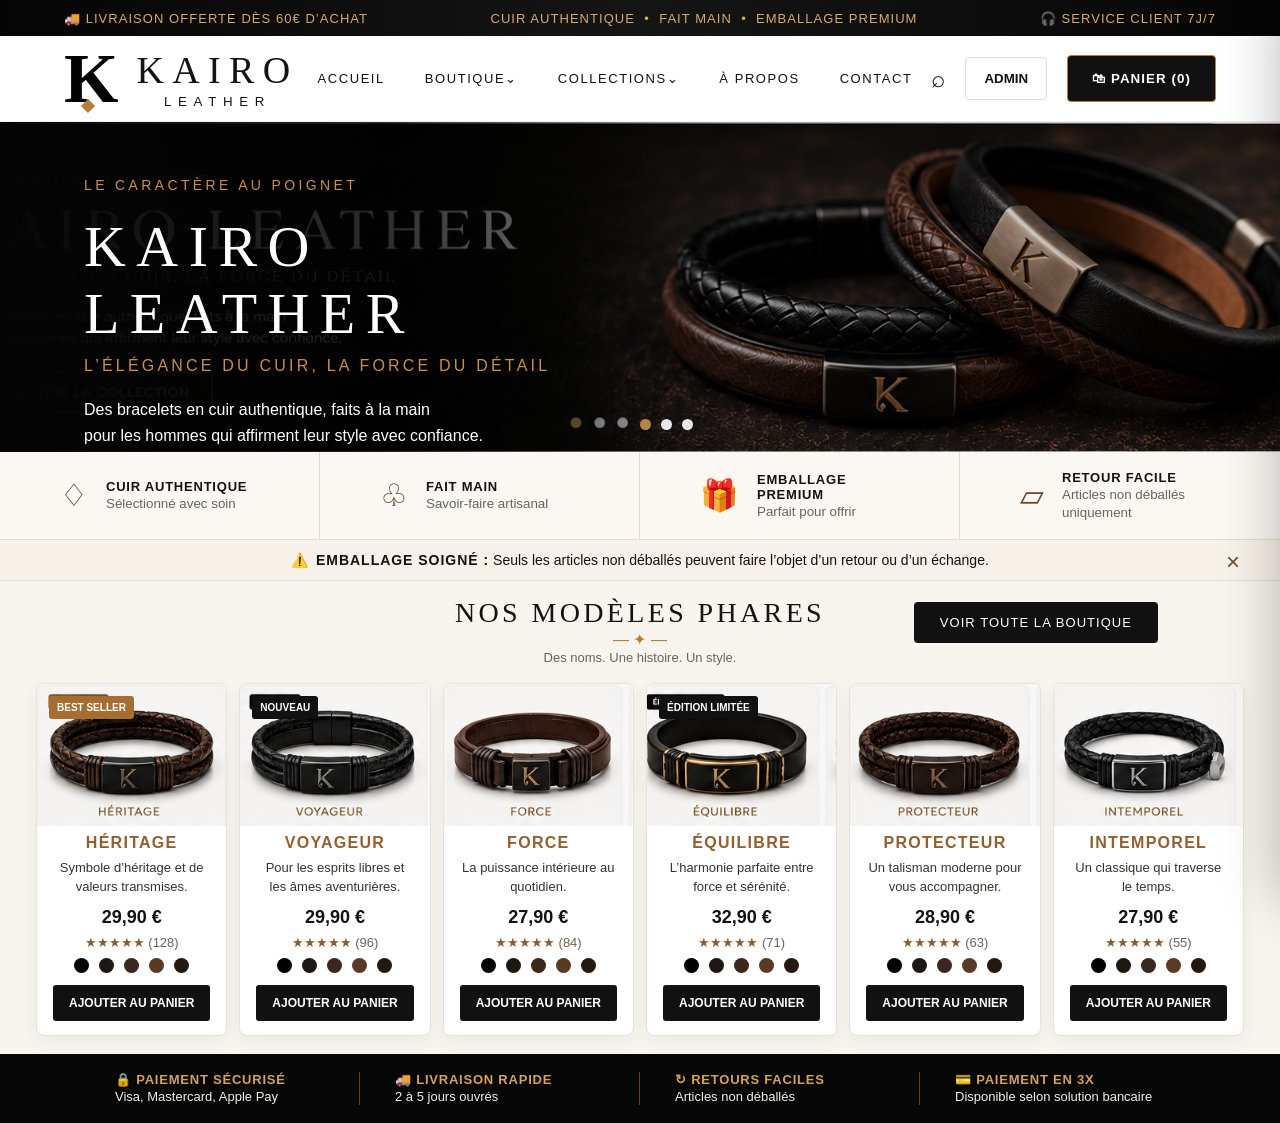
==== index.html @ 1835fc9a "Add files via upload" ====
<!DOCTYPE html>
<html lang="fr">
<head>
<meta charset="UTF-8">
<meta name="viewport" content="width=device-width, initial-scale=1.0">
<title>KAIRO LEATHER — Bracelets en cuir premium</title>
<style>
:root{--black:#0b0b0b;--cream:#f8f4ee;--gold:#b57d3c;--brown:#432716;--line:#e6dacb;--muted:#6f6257;--text:#131313;--white:#fff}*{box-sizing:border-box}body{margin:0;font-family:Montserrat,Arial,sans-serif;background:var(--cream);color:var(--text)}.serif{font-family:Georgia,'Times New Roman',serif;letter-spacing:.18em}.top{height:36px;background:linear-gradient(90deg,#050505,#151515,#050505);color:#d8aa6b;display:flex;align-items:center;justify-content:space-between;padding:0 64px;font-size:13px;text-transform:uppercase;letter-spacing:.08em}.top span{white-space:nowrap}.nav{height:86px;background:#fff;display:flex;align-items:center;justify-content:space-between;padding:0 64px;border-bottom:1px solid #eee;position:sticky;top:0;z-index:50}.logo{display:flex;align-items:center;gap:18px}.mark{font-family:Georgia,serif;font-size:70px;line-height:.7;color:#030303;font-weight:700;position:relative}.mark:after{content:'';position:absolute;left:19px;bottom:-8px;width:10px;height:10px;background:var(--gold);transform:rotate(45deg)}.brand b{display:block;font-family:Georgia,serif;font-size:38px;letter-spacing:.22em;font-weight:400}.brand small{display:block;text-align:center;letter-spacing:.5em;margin-top:2px}.menu{display:flex;gap:40px;font-size:13px;letter-spacing:.12em;text-transform:uppercase}.menu a{text-decoration:none;color:#111}.icons{display:flex;align-items:center;gap:20px}.icon{font-size:24px}.cartBtn{background:#111;color:#fff;border:1px solid var(--gold);padding:15px 24px;border-radius:4px;text-transform:uppercase;font-weight:700;letter-spacing:.08em;cursor:pointer}.adminBtn{background:#fff;color:#111;border:1px solid #ddd;padding:13px 18px;border-radius:4px;text-transform:uppercase;font-weight:700;cursor:pointer}.hero{height:330px;position:relative;overflow:hidden;background:#090909}.slide{position:absolute;inset:0;background-size:cover;background-position:center;opacity:0;transition:opacity 1.1s ease}.slide.active{opacity:1}.hero:after{content:'';position:absolute;inset:0;background:linear-gradient(90deg,#050505 0%,rgba(0,0,0,.82) 30%,rgba(0,0,0,.35) 55%,rgba(0,0,0,.1) 100%)}.heroText{position:relative;z-index:2;color:white;padding:55px 0 0 84px;max-width:650px}.eyebrow{color:#c7904e;text-transform:uppercase;letter-spacing:.24em;font-size:14px;margin-bottom:20px}.hero h1{font-family:Georgia,serif;font-size:58px;letter-spacing:.18em;font-weight:400;margin:0 0 10px}.subtitle{color:#c7904e;text-transform:uppercase;letter-spacing:.2em;margin-bottom:22px}.hero p{line-height:1.65;font-size:16px}.outline{display:inline-block;margin-top:18px;border:1px solid #c7904e;color:#d8aa6b;padding:14px 28px;text-decoration:none;text-transform:uppercase;font-weight:700;letter-spacing:.08em}.dots{position:absolute;z-index:3;bottom:22px;left:50%;display:flex;gap:10px}.dot{width:11px;height:11px;border-radius:50%;background:#fff;opacity:.9}.dot.active{background:#c7904e}.trust{background:#fbf8f4;display:grid;grid-template-columns:repeat(4,1fr);border-bottom:1px solid var(--line)}.trustItem{display:flex;gap:18px;align-items:center;padding:18px 60px;border-right:1px solid var(--line)}.trustItem:last-child{border-right:0}.trustIcon{font-size:31px;color:#694527}.trust b{display:block;text-transform:uppercase;font-size:13px;letter-spacing:.06em}.trust small{color:#6b625b}.notice{position:relative;text-align:center;background:#f7f1e9;border-bottom:1px solid var(--line);padding:12px 50px;font-size:14px}.notice b{letter-spacing:.07em}.notice .x{position:absolute;right:40px;top:8px;font-size:24px;color:#714d31;cursor:pointer}.section{padding:16px 36px 8px}.head{text-align:center;margin:0 auto 8px}.head h2{font-family:Georgia,serif;font-weight:400;letter-spacing:.12em;font-size:28px;margin:0}.goldLine{color:#b57d3c;font-size:16px;margin:1px 0}.head p{font-size:13px;margin:0;color:#6e625a}.shopTop{display:flex;align-items:center;justify-content:center;position:relative}.allBtn{position:absolute;right:86px;top:5px;background:#111;color:#fff;text-decoration:none;padding:13px 26px;border-radius:4px;text-transform:uppercase;font-size:13px;letter-spacing:.08em}.grid{display:grid;grid-template-columns:repeat(6,1fr);gap:12px;margin-top:10px}.card{background:#fff;border:1px solid #e9e2da;border-radius:8px;box-shadow:0 5px 18px rgba(0,0,0,.05);overflow:hidden;text-align:center;position:relative}.badge{position:absolute;left:12px;top:12px;background:#a66d30;color:#fff;padding:6px 8px;border-radius:3px;font-size:10px;font-weight:800;text-transform:uppercase;z-index:2}.badge.dark{background:#111}.prodImg{height:142px;background:#fff;display:flex;align-items:center;justify-content:center;overflow:hidden}.prodImg img{width:100%;height:100%;object-fit:cover;object-position:top center}.card h3{font-size:16px;text-transform:uppercase;color:#935f30;letter-spacing:.08em;margin:8px 10px 7px}.card p{font-size:13px;line-height:1.45;margin:0 18px 10px;color:#3a312b;min-height:38px}.price{font-weight:700;font-size:18px;margin-bottom:7px}.stars{color:#8b5b30;font-size:13px;margin-bottom:8px}.colors{display:flex;justify-content:center;gap:10px;margin:0 0 12px}.colors i{width:15px;height:15px;border-radius:50%;background:#000;display:block}.colors i:nth-child(2){background:#1d1713}.colors i:nth-child(3){background:#3b281d}.colors i:nth-child(4){background:#5b3a23}.colors i:nth-child(5){background:#26170f}.buy{border:0;background:#111;color:white;padding:11px 16px;margin-bottom:14px;border-radius:3px;text-transform:uppercase;font-weight:700;font-size:12px;cursor:pointer}.bottom{background:#070707;color:#fff;display:grid;grid-template-columns:repeat(4,1fr);padding:18px 80px;margin-top:10px}.bottom div{border-right:1px solid #5d3f24;padding:0 35px;color:#f5eee4}.bottom div:last-child{border-right:0}.bottom b{display:block;color:#d4a25e;text-transform:uppercase;font-size:13px;letter-spacing:.06em}.bottom small{font-size:13px}.cartPanel{position:fixed;top:0;right:-440px;width:420px;max-width:94vw;height:100vh;background:#fff;z-index:200;box-shadow:-20px 0 55px rgba(0,0,0,.28);transition:.25s;display:flex;flex-direction:column}.cartPanel.open{right:0}.cartHead{padding:22px;border-bottom:1px solid #eee;display:flex;align-items:center;justify-content:space-between}.cartHead h2{font-family:Georgia,serif;letter-spacing:.12em}.close{background:#f3eee8;border:0;padding:9px 13px;cursor:pointer}.cartItems{flex:1;overflow:auto;padding:0 22px}.cartItem{display:grid;grid-template-columns:1fr auto;gap:10px;padding:16px 0;border-bottom:1px solid #eee}.small{border:1px solid #ddd;background:#fff;padding:7px 10px;cursor:pointer}.total{font-size:22px;font-weight:800;padding:16px 22px}.payBtns{padding:0 22px 22px;display:grid;gap:10px}.pay{display:block;text-align:center;text-decoration:none;background:#111;color:#fff;padding:14px;border-radius:4px;font-weight:800}.pay.cardpay{background:#b57d3c}.adminModal,.payModal{position:fixed;inset:0;background:rgba(0,0,0,.65);z-index:300;display:none;align-items:center;justify-content:center;padding:20px}.adminModal.open,.payModal.open{display:flex}.adminBox,.payBox{background:#fff;border-radius:8px;max-width:980px;width:100%;max-height:90vh;overflow:auto;padding:24px}.adminBox h2,.payBox h2{font-family:Georgia,serif;letter-spacing:.12em}.adminGrid{display:grid;grid-template-columns:repeat(2,1fr);gap:14px}.field label{display:block;font-size:12px;text-transform:uppercase;font-weight:800;color:#7c5a37;margin:0 0 5px}.field input,.field textarea,.field select{width:100%;border:1px solid #ddd;padding:12px;border-radius:4px;font-family:inherit}.field textarea{height:70px}.adminProduct{border:1px solid #eee;padding:12px;margin:10px 0;border-radius:6px;background:#fafafa}.adminActions{display:flex;gap:10px;justify-content:flex-end;margin-top:16px}.black{background:#111;color:#fff;border:0;padding:12px 18px;cursor:pointer}.gold{background:#b57d3c;color:white;border:0;padding:12px 18px;cursor:pointer}.adminBar{display:none;background:#111;color:#d8aa6b;text-align:center;padding:8px}.adminMode .adminBar{display:block}@media(max-width:980px){.top{padding:0 15px;font-size:10px}.top span:nth-child(2){display:none}.nav{padding:0 18px}.brand b{font-size:25px}.mark{font-size:50px}.menu{display:none}.hero{height:420px}.heroText{padding:45px 24px}.hero h1{font-size:38px}.trust{grid-template-columns:1fr 1fr}.trustItem{padding:18px}.grid{grid-template-columns:repeat(2,1fr)}.bottom{grid-template-columns:1fr;padding:20px}.bottom div{border-right:0;border-bottom:1px solid #5d3f24;padding:15px}.allBtn{display:none}}@media(max-width:560px){.grid{grid-template-columns:1fr}.icons .icon{display:none}.cartBtn{padding:12px}.trust{grid-template-columns:1fr}.hero h1{font-size:32px;letter-spacing:.12em}.prodImg{height:220px}.adminGrid{grid-template-columns:1fr}}
</style>
</head>
<body>
<div class="adminBar" id="adminBar">Mode admin activé — tu peux modifier les produits, prix, stocks, images et textes.</div>
<div class="top"><span>🚚 Livraison offerte dès 60€ d’achat</span><span>Cuir authentique &nbsp;•&nbsp; Fait main &nbsp;•&nbsp; Emballage premium</span><span>🎧 Service client 7j/7</span></div>
<header class="nav"><div class="logo"><div class="mark">K</div><div class="brand"><b>KAIRO</b><small>LEATHER</small></div></div><nav class="menu"><a href="#">Accueil</a><a href="#shop">Boutique⌄</a><a href="#">Collections⌄</a><a href="#">À propos</a><a href="#">Contact</a></nav><div class="icons"><span class="icon">⌕</span><button class="adminBtn" onclick="openAdmin()">Admin</button><button class="cartBtn" onclick="toggleCart()">🛍 Panier (<span id="cartCount">0</span>)</button></div></header>
<section class="hero"><div class="slide active" style="background-image:url('hero1.jpg')"></div><div class="slide" style="background-image:url('hero2.jpg')"></div><div class="slide" style="background-image:url('hero3.jpg')"></div><div class="heroText"><div class="eyebrow">Le caractère au poignet</div><h1>KAIRO LEATHER</h1><div class="subtitle">L’élégance du cuir, la force du détail</div><p>Des bracelets en cuir authentique, faits à la main<br>pour les hommes qui affirment leur style avec confiance.</p><a href="#shop" class="outline">Découvrir la collection</a></div><div class="dots"><span class="dot active"></span><span class="dot"></span><span class="dot"></span></div></section>
<section class="trust"><div class="trustItem"><div class="trustIcon">♢</div><div><b>Cuir authentique</b><small>Sélectionné avec soin</small></div></div><div class="trustItem"><div class="trustIcon">♧</div><div><b>Fait main</b><small>Savoir-faire artisanal</small></div></div><div class="trustItem"><div class="trustIcon">🎁</div><div><b>Emballage premium</b><small>Parfait pour offrir</small></div></div><div class="trustItem"><div class="trustIcon">▱</div><div><b>Retour facile</b><small>Articles non déballés uniquement</small></div></div></section>
<div class="notice" id="notice">⚠️ &nbsp;<b>EMBALLAGE SOIGNÉ :</b> Seuls les articles non déballés peuvent faire l’objet d’un retour ou d’un échange. <span class="x" onclick="notice.style.display='none'">×</span></div>
<section class="section" id="shop"><div class="shopTop"><div class="head"><h2>NOS MODÈLES PHARES</h2><div class="goldLine">— ✦ —</div><p>Des noms. Une histoire. Un style.</p></div><a class="allBtn" href="#shop">Voir toute la boutique</a></div><div class="grid" id="productGrid"></div></section>
<section class="bottom"><div><b>🔒 Paiement sécurisé</b><small>Visa, Mastercard, Apple Pay</small></div><div><b>🚚 Livraison rapide</b><small>2 à 5 jours ouvrés</small></div><div><b>↻ Retours faciles</b><small>Articles non déballés</small></div><div><b>💳 Paiement en 3x</b><small>Disponible selon solution bancaire</small></div></section>
<aside class="cartPanel" id="cartPanel"><div class="cartHead"><h2>Panier</h2><button class="close" onclick="toggleCart()">Fermer</button></div><div class="cartItems" id="cartItems"></div><div class="total">Total : <span id="cartTotal">0,00 €</span></div><div class="payBtns"><button class="pay cardpay" onclick="openPay()">Payer par carte bancaire</button><a class="pay" id="whatsapp" target="_blank">Commander sur WhatsApp</a></div></aside>
<div class="payModal" id="payModal"><div class="payBox"><h2>Paiement carte bancaire</h2><p>Cette maquette est prête pour Stripe. Pour encaisser réellement, il faudra connecter tes clés Stripe au moment du déploiement.</p><div class="adminGrid"><div class="field"><label>Numéro de carte</label><input placeholder="4242 4242 4242 4242"></div><div class="field"><label>Date</label><input placeholder="MM/AA"></div><div class="field"><label>CVC</label><input placeholder="123"></div><div class="field"><label>Nom</label><input placeholder="Nom du client"></div></div><div class="adminActions"><button class="black" onclick="closePay()">Fermer</button><button class="gold">Simuler le paiement</button></div></div></div>
<div class="adminModal" id="adminModal"><div class="adminBox"><h2>Espace Admin KAIRO</h2><div id="loginBox"><p>Mot de passe admin</p><div class="field"><input type="password" id="adminPass" placeholder="Mot de passe"></div><button class="gold" onclick="loginAdmin()">Connexion</button><p id="adminError" style="color:#b00020;font-weight:700"></p></div><div id="adminContent" style="display:none"><div class="adminGrid"><div class="field"><label>Nom boutique</label><input id="editBrand"></div><div class="field"><label>Slogan hero</label><input id="editSubtitle"></div><div class="field"><label>Message retour</label><input id="editNotice"></div><div class="field"><label>Couleur dorée</label><input id="editGold" type="color"></div></div><h3>Produits</h3><div id="adminProducts"></div><button class="gold" onclick="addProduct()">Ajouter un produit</button><div class="adminActions"><button class="black" onclick="logoutAdmin()">Déconnexion</button><button class="gold" onclick="saveAdmin()">Enregistrer</button></div></div></div></div>
<script>
const ADMIN_PASSWORD='admin123';
let settings=JSON.parse(localStorage.getItem('kairo_settings')||'{}');
let products=JSON.parse(localStorage.getItem('kairo_products')||'null')||[
{id:1,badge:'BEST SELLER',img:'heritage.jpg',name:'HÉRITAGE',desc:'Symbole d’héritage et de valeurs transmises.',price:29.90,stock:20,avis:128},
{id:2,badge:'NOUVEAU',img:'voyageur.jpg',name:'VOYAGEUR',desc:'Pour les esprits libres et les âmes aventurières.',price:29.90,stock:18,avis:96},
{id:3,badge:'',img:'force.jpg',name:'FORCE',desc:'La puissance intérieure au quotidien.',price:27.90,stock:25,avis:84},
{id:4,badge:'ÉDITION LIMITÉE',img:'equilibre.jpg',name:'ÉQUILIBRE',desc:'L’harmonie parfaite entre force et sérénité.',price:32.90,stock:12,avis:71},
{id:5,badge:'',img:'protecteur.jpg',name:'PROTECTEUR',desc:'Un talisman moderne pour vous accompagner.',price:28.90,stock:16,avis:63},
{id:6,badge:'',img:'intemporel.jpg',name:'INTEMPOREL',desc:'Un classique qui traverse le temps.',price:27.90,stock:30,avis:55}
];
let cart=[];let isAdmin=localStorage.getItem('kairo_admin')==='1';
function money(n){return Number(n).toLocaleString('fr-FR',{style:'currency',currency:'EUR'});}function renderProducts(){productGrid.innerHTML=products.map((p,i)=>`<article class="card"><span class="badge ${i==1||i==3?'dark':''}" style="display:${p.badge?'block':'none'}">${p.badge}</span><div class="prodImg"><img src="${p.img}" onerror="this.src='heritage.jpg'"></div><h3>${p.name}</h3><p>${p.desc}</p><div class="price">${money(p.price)}</div><div class="stars">★★★★★ <span style="color:#6f6257">(${p.avis})</span></div><div class="colors"><i></i><i></i><i></i><i></i><i></i></div><button class="buy" onclick="addToCart(${p.id})">Ajouter au panier</button></article>`).join('')}
function addToCart(id){let p=products.find(x=>x.id===id);let it=cart.find(x=>x.id===id);if(it)it.qty++;else cart.push({...p,qty:1});renderCart();cartPanel.classList.add('open')}function renderCart(){cartCount.textContent=cart.reduce((s,i)=>s+i.qty,0);let total=cart.reduce((s,i)=>s+i.qty*i.price,0);cartTotal.textContent=money(total);cartItems.innerHTML=cart.length?cart.map(i=>`<div class="cartItem"><div><b>${i.name}</b><br>${money(i.price)} x ${i.qty}</div><div><button class="small" onclick="qty(${i.id},-1)">−</button> <button class="small" onclick="qty(${i.id},1)">+</button> <button class="small" onclick="removeItem(${i.id})">Retirer</button></div></div>`).join(''):'<p style="text-align:center;color:#777;margin-top:40px">Votre panier est vide.</p>';whatsapp.href='https://wa.me/33749461484?text='+encodeURIComponent('Bonjour, je souhaite commander chez KAIRO LEATHER :\n'+cart.map(i=>`- ${i.name} x${i.qty} = ${money(i.price*i.qty)}`).join('\n')+'\nTotal : '+money(total))}function qty(id,d){let it=cart.find(x=>x.id===id);if(!it)return;it.qty+=d;if(it.qty<=0)removeItem(id);renderCart()}function removeItem(id){cart=cart.filter(x=>x.id!==id);renderCart()}function toggleCart(){cartPanel.classList.toggle('open')}function openPay(){payModal.classList.add('open')}function closePay(){payModal.classList.remove('open')}
let s=0;setInterval(()=>{let slides=document.querySelectorAll('.slide'),dots=document.querySelectorAll('.dot');slides[s].classList.remove('active');dots[s].classList.remove('active');s=(s+1)%slides.length;slides[s].classList.add('active');dots[s].classList.add('active')},4200);
function applySettings(){if(settings.gold)document.documentElement.style.setProperty('--gold',settings.gold);if(settings.notice)notice.innerHTML='⚠️ &nbsp;<b>EMBALLAGE SOIGNÉ :</b> '+settings.notice+' <span class="x" onclick="notice.style.display=\'none\'">×</span>';if(settings.subtitle)document.querySelector('.subtitle').textContent=settings.subtitle;document.body.classList.toggle('adminMode',isAdmin)}function openAdmin(){adminModal.classList.add('open'); if(isAdmin)showAdmin()}function loginAdmin(){if(adminPass.value===ADMIN_PASSWORD){isAdmin=true;localStorage.setItem('kairo_admin','1');showAdmin();applySettings()}else adminError.textContent='Mot de passe incorrect'}function showAdmin(){loginBox.style.display='none';adminContent.style.display='block';editBrand.value='KAIRO LEATHER';editSubtitle.value=settings.subtitle||'L’élégance du cuir, la force du détail';editNotice.value=settings.notice||'Seuls les articles non déballés peuvent faire l’objet d’un retour ou d’un échange.';editGold.value=settings.gold||'#b57d3c';renderAdminProducts()}function renderAdminProducts(){adminProducts.innerHTML=products.map((p,i)=>`<div class="adminProduct"><div class="adminGrid"><div class="field"><label>Nom</label><input value="${p.name}" onchange="products[${i}].name=this.value"></div><div class="field"><label>Prix</label><input type="number" step="0.10" value="${p.price}" onchange="products[${i}].price=parseFloat(this.value)||0"></div><div class="field"><label>Badge</label><input value="${p.badge}" onchange="products[${i}].badge=this.value"></div><div class="field"><label>Stock</label><input type="number" value="${p.stock}" onchange="products[${i}].stock=parseInt(this.value)||0"></div><div class="field"><label>Image</label><input value="${p.img}" onchange="products[${i}].img=this.value"></div><div class="field"><label>Avis</label><input type="number" value="${p.avis}" onchange="products[${i}].avis=parseInt(this.value)||0"></div><div class="field" style="grid-column:1/-1"><label>Description</label><textarea onchange="products[${i}].desc=this.value">${p.desc}</textarea></div></div><button class="black" onclick="products.splice(${i},1);renderAdminProducts()">Supprimer</button></div>`).join('')}function addProduct(){products.push({id:Date.now(),badge:'NOUVEAU',img:'heritage.jpg',name:'NOUVEAU MODÈLE',desc:'Description du bracelet.',price:29.90,stock:10,avis:0});renderAdminProducts()}function saveAdmin(){settings.subtitle=editSubtitle.value;settings.notice=editNotice.value;settings.gold=editGold.value;localStorage.setItem('kairo_settings',JSON.stringify(settings));localStorage.setItem('kairo_products',JSON.stringify(products));applySettings();renderProducts();alert('Modifications enregistrées.')}function logoutAdmin(){isAdmin=false;localStorage.removeItem('kairo_admin');adminModal.classList.remove('open');location.reload()}adminModal.addEventListener('click',e=>{if(e.target===adminModal)adminModal.classList.remove('open')});payModal.addEventListener('click',e=>{if(e.target===payModal)closePay()});renderProducts();renderCart();applySettings();
</script>
</body>
</html>
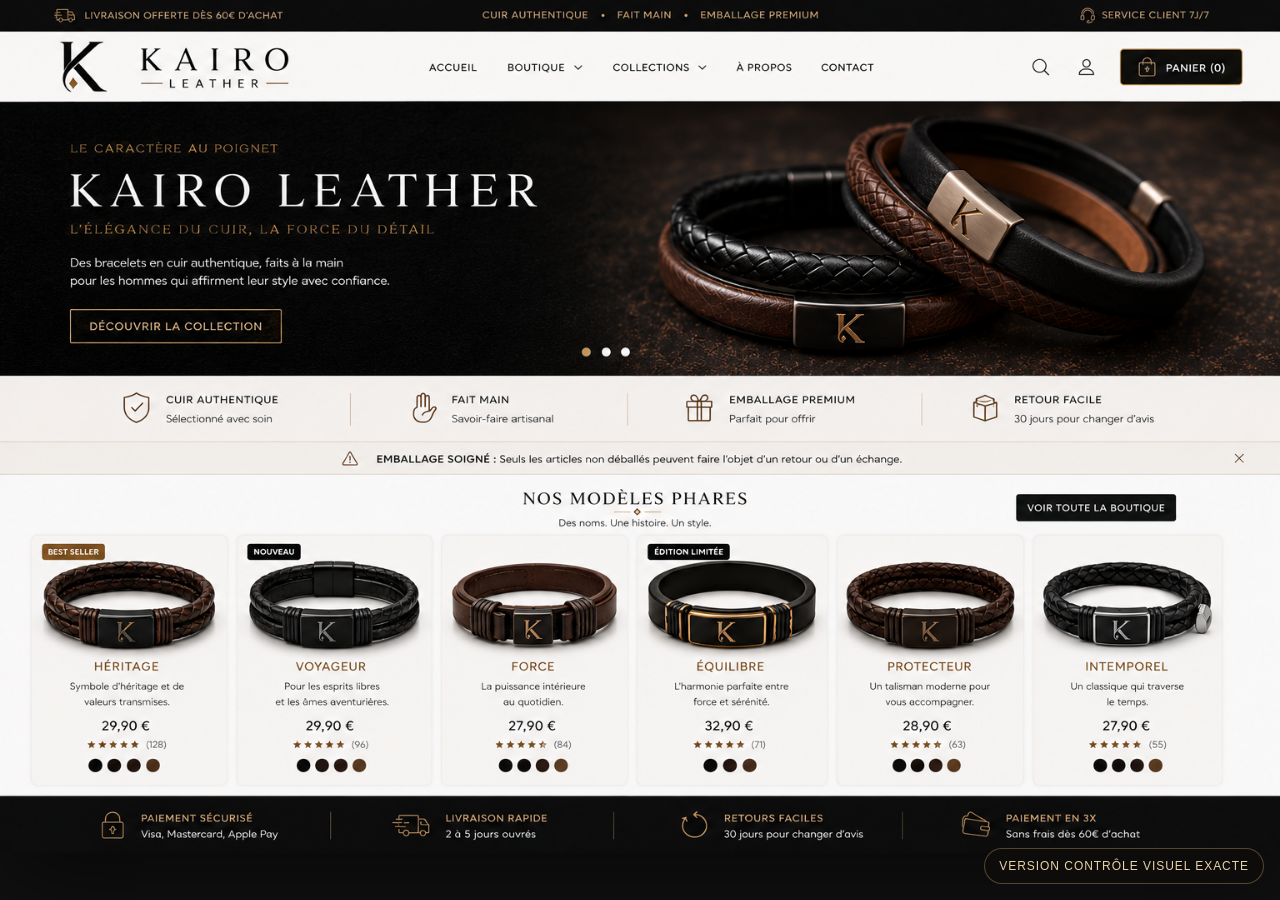
==== commit 6eb7e8f4: "Add files via upload" ====
--- a/index.html
+++ b/index.html
@@ -1,41 +1,20 @@
-<!DOCTYPE html>
+<!doctype html>
 <html lang="fr">
 <head>
-<meta charset="UTF-8">
-<meta name="viewport" content="width=device-width, initial-scale=1.0">
-<title>KAIRO LEATHER — Bracelets en cuir premium</title>
-<style>
-:root{--black:#0b0b0b;--cream:#f8f4ee;--gold:#b57d3c;--brown:#432716;--line:#e6dacb;--muted:#6f6257;--text:#131313;--white:#fff}*{box-sizing:border-box}body{margin:0;font-family:Montserrat,Arial,sans-serif;background:var(--cream);color:var(--text)}.serif{font-family:Georgia,'Times New Roman',serif;letter-spacing:.18em}.top{height:36px;background:linear-gradient(90deg,#050505,#151515,#050505);color:#d8aa6b;display:flex;align-items:center;justify-content:space-between;padding:0 64px;font-size:13px;text-transform:uppercase;letter-spacing:.08em}.top span{white-space:nowrap}.nav{height:86px;background:#fff;display:flex;align-items:center;justify-content:space-between;padding:0 64px;border-bottom:1px solid #eee;position:sticky;top:0;z-index:50}.logo{display:flex;align-items:center;gap:18px}.mark{font-family:Georgia,serif;font-size:70px;line-height:.7;color:#030303;font-weight:700;position:relative}.mark:after{content:'';position:absolute;left:19px;bottom:-8px;width:10px;height:10px;background:var(--gold);transform:rotate(45deg)}.brand b{display:block;font-family:Georgia,serif;font-size:38px;letter-spacing:.22em;font-weight:400}.brand small{display:block;text-align:center;letter-spacing:.5em;margin-top:2px}.menu{display:flex;gap:40px;font-size:13px;letter-spacing:.12em;text-transform:uppercase}.menu a{text-decoration:none;color:#111}.icons{display:flex;align-items:center;gap:20px}.icon{font-size:24px}.cartBtn{background:#111;color:#fff;border:1px solid var(--gold);padding:15px 24px;border-radius:4px;text-transform:uppercase;font-weight:700;letter-spacing:.08em;cursor:pointer}.adminBtn{background:#fff;color:#111;border:1px solid #ddd;padding:13px 18px;border-radius:4px;text-transform:uppercase;font-weight:700;cursor:pointer}.hero{height:330px;position:relative;overflow:hidden;background:#090909}.slide{position:absolute;inset:0;background-size:cover;background-position:center;opacity:0;transition:opacity 1.1s ease}.slide.active{opacity:1}.hero:after{content:'';position:absolute;inset:0;background:linear-gradient(90deg,#050505 0%,rgba(0,0,0,.82) 30%,rgba(0,0,0,.35) 55%,rgba(0,0,0,.1) 100%)}.heroText{position:relative;z-index:2;color:white;padding:55px 0 0 84px;max-width:650px}.eyebrow{color:#c7904e;text-transform:uppercase;letter-spacing:.24em;font-size:14px;margin-bottom:20px}.hero h1{font-family:Georgia,serif;font-size:58px;letter-spacing:.18em;font-weight:400;margin:0 0 10px}.subtitle{color:#c7904e;text-transform:uppercase;letter-spacing:.2em;margin-bottom:22px}.hero p{line-height:1.65;font-size:16px}.outline{display:inline-block;margin-top:18px;border:1px solid #c7904e;color:#d8aa6b;padding:14px 28px;text-decoration:none;text-transform:uppercase;font-weight:700;letter-spacing:.08em}.dots{position:absolute;z-index:3;bottom:22px;left:50%;display:flex;gap:10px}.dot{width:11px;height:11px;border-radius:50%;background:#fff;opacity:.9}.dot.active{background:#c7904e}.trust{background:#fbf8f4;display:grid;grid-template-columns:repeat(4,1fr);border-bottom:1px solid var(--line)}.trustItem{display:flex;gap:18px;align-items:center;padding:18px 60px;border-right:1px solid var(--line)}.trustItem:last-child{border-right:0}.trustIcon{font-size:31px;color:#694527}.trust b{display:block;text-transform:uppercase;font-size:13px;letter-spacing:.06em}.trust small{color:#6b625b}.notice{position:relative;text-align:center;background:#f7f1e9;border-bottom:1px solid var(--line);padding:12px 50px;font-size:14px}.notice b{letter-spacing:.07em}.notice .x{position:absolute;right:40px;top:8px;font-size:24px;color:#714d31;cursor:pointer}.section{padding:16px 36px 8px}.head{text-align:center;margin:0 auto 8px}.head h2{font-family:Georgia,serif;font-weight:400;letter-spacing:.12em;font-size:28px;margin:0}.goldLine{color:#b57d3c;font-size:16px;margin:1px 0}.head p{font-size:13px;margin:0;color:#6e625a}.shopTop{display:flex;align-items:center;justify-content:center;position:relative}.allBtn{position:absolute;right:86px;top:5px;background:#111;color:#fff;text-decoration:none;padding:13px 26px;border-radius:4px;text-transform:uppercase;font-size:13px;letter-spacing:.08em}.grid{display:grid;grid-template-columns:repeat(6,1fr);gap:12px;margin-top:10px}.card{background:#fff;border:1px solid #e9e2da;border-radius:8px;box-shadow:0 5px 18px rgba(0,0,0,.05);overflow:hidden;text-align:center;position:relative}.badge{position:absolute;left:12px;top:12px;background:#a66d30;color:#fff;padding:6px 8px;border-radius:3px;font-size:10px;font-weight:800;text-transform:uppercase;z-index:2}.badge.dark{background:#111}.prodImg{height:142px;background:#fff;display:flex;align-items:center;justify-content:center;overflow:hidden}.prodImg img{width:100%;height:100%;object-fit:cover;object-position:top center}.card h3{font-size:16px;text-transform:uppercase;color:#935f30;letter-spacing:.08em;margin:8px 10px 7px}.card p{font-size:13px;line-height:1.45;margin:0 18px 10px;color:#3a312b;min-height:38px}.price{font-weight:700;font-size:18px;margin-bottom:7px}.stars{color:#8b5b30;font-size:13px;margin-bottom:8px}.colors{display:flex;justify-content:center;gap:10px;margin:0 0 12px}.colors i{width:15px;height:15px;border-radius:50%;background:#000;display:block}.colors i:nth-child(2){background:#1d1713}.colors i:nth-child(3){background:#3b281d}.colors i:nth-child(4){background:#5b3a23}.colors i:nth-child(5){background:#26170f}.buy{border:0;background:#111;color:white;padding:11px 16px;margin-bottom:14px;border-radius:3px;text-transform:uppercase;font-weight:700;font-size:12px;cursor:pointer}.bottom{background:#070707;color:#fff;display:grid;grid-template-columns:repeat(4,1fr);padding:18px 80px;margin-top:10px}.bottom div{border-right:1px solid #5d3f24;padding:0 35px;color:#f5eee4}.bottom div:last-child{border-right:0}.bottom b{display:block;color:#d4a25e;text-transform:uppercase;font-size:13px;letter-spacing:.06em}.bottom small{font-size:13px}.cartPanel{position:fixed;top:0;right:-440px;width:420px;max-width:94vw;height:100vh;background:#fff;z-index:200;box-shadow:-20px 0 55px rgba(0,0,0,.28);transition:.25s;display:flex;flex-direction:column}.cartPanel.open{right:0}.cartHead{padding:22px;border-bottom:1px solid #eee;display:flex;align-items:center;justify-content:space-between}.cartHead h2{font-family:Georgia,serif;letter-spacing:.12em}.close{background:#f3eee8;border:0;padding:9px 13px;cursor:pointer}.cartItems{flex:1;overflow:auto;padding:0 22px}.cartItem{display:grid;grid-template-columns:1fr auto;gap:10px;padding:16px 0;border-bottom:1px solid #eee}.small{border:1px solid #ddd;background:#fff;padding:7px 10px;cursor:pointer}.total{font-size:22px;font-weight:800;padding:16px 22px}.payBtns{padding:0 22px 22px;display:grid;gap:10px}.pay{display:block;text-align:center;text-decoration:none;background:#111;color:#fff;padding:14px;border-radius:4px;font-weight:800}.pay.cardpay{background:#b57d3c}.adminModal,.payModal{position:fixed;inset:0;background:rgba(0,0,0,.65);z-index:300;display:none;align-items:center;justify-content:center;padding:20px}.adminModal.open,.payModal.open{display:flex}.adminBox,.payBox{background:#fff;border-radius:8px;max-width:980px;width:100%;max-height:90vh;overflow:auto;padding:24px}.adminBox h2,.payBox h2{font-family:Georgia,serif;letter-spacing:.12em}.adminGrid{display:grid;grid-template-columns:repeat(2,1fr);gap:14px}.field label{display:block;font-size:12px;text-transform:uppercase;font-weight:800;color:#7c5a37;margin:0 0 5px}.field input,.field textarea,.field select{width:100%;border:1px solid #ddd;padding:12px;border-radius:4px;font-family:inherit}.field textarea{height:70px}.adminProduct{border:1px solid #eee;padding:12px;margin:10px 0;border-radius:6px;background:#fafafa}.adminActions{display:flex;gap:10px;justify-content:flex-end;margin-top:16px}.black{background:#111;color:#fff;border:0;padding:12px 18px;cursor:pointer}.gold{background:#b57d3c;color:white;border:0;padding:12px 18px;cursor:pointer}.adminBar{display:none;background:#111;color:#d8aa6b;text-align:center;padding:8px}.adminMode .adminBar{display:block}@media(max-width:980px){.top{padding:0 15px;font-size:10px}.top span:nth-child(2){display:none}.nav{padding:0 18px}.brand b{font-size:25px}.mark{font-size:50px}.menu{display:none}.hero{height:420px}.heroText{padding:45px 24px}.hero h1{font-size:38px}.trust{grid-template-columns:1fr 1fr}.trustItem{padding:18px}.grid{grid-template-columns:repeat(2,1fr)}.bottom{grid-template-columns:1fr;padding:20px}.bottom div{border-right:0;border-bottom:1px solid #5d3f24;padding:15px}.allBtn{display:none}}@media(max-width:560px){.grid{grid-template-columns:1fr}.icons .icon{display:none}.cartBtn{padding:12px}.trust{grid-template-columns:1fr}.hero h1{font-size:32px;letter-spacing:.12em}.prodImg{height:220px}.adminGrid{grid-template-columns:1fr}}
-</style>
+  <meta charset="utf-8" />
+  <meta name="viewport" content="width=device-width, initial-scale=1" />
+  <title>KAIRO LEATHER — Maquette exacte</title>
+  <style>
+    *{box-sizing:border-box}html,body{margin:0;padding:0;background:#111;color:#fff;font-family:Arial, sans-serif}body{min-height:100vh;display:flex;align-items:flex-start;justify-content:center}.page{width:100%;max-width:1536px;margin:0 auto;background:#fff;position:relative;box-shadow:0 30px 90px rgba(0,0,0,.55)}.reference{display:block;width:100%;height:auto}.note{position:fixed;right:16px;bottom:16px;background:rgba(16,14,12,.78);backdrop-filter:blur(8px);color:#e7d2aa;border:1px solid rgba(212,175,111,.35);border-radius:999px;padding:10px 14px;font-size:12px;letter-spacing:.08em;text-transform:uppercase;z-index:3}.hotspot{position:absolute;display:block;text-indent:-9999px;overflow:hidden;border-radius:999px}.shop{left:7.5%;top:47.5%;width:15%;height:6%}.cart{right:6.1%;top:6.8%;width:8.8%;height:4.7%}.admin{right:15.4%;top:6.8%;width:4.5%;height:4.7%}@media(max-width:700px){.note{display:none}body{background:#fff}.page{box-shadow:none}}
+  </style>
 </head>
 <body>
-<div class="adminBar" id="adminBar">Mode admin activé — tu peux modifier les produits, prix, stocks, images et textes.</div>
-<div class="top"><span>🚚 Livraison offerte dès 60€ d’achat</span><span>Cuir authentique &nbsp;•&nbsp; Fait main &nbsp;•&nbsp; Emballage premium</span><span>🎧 Service client 7j/7</span></div>
-<header class="nav"><div class="logo"><div class="mark">K</div><div class="brand"><b>KAIRO</b><small>LEATHER</small></div></div><nav class="menu"><a href="#">Accueil</a><a href="#shop">Boutique⌄</a><a href="#">Collections⌄</a><a href="#">À propos</a><a href="#">Contact</a></nav><div class="icons"><span class="icon">⌕</span><button class="adminBtn" onclick="openAdmin()">Admin</button><button class="cartBtn" onclick="toggleCart()">🛍 Panier (<span id="cartCount">0</span>)</button></div></header>
-<section class="hero"><div class="slide active" style="background-image:url('hero1.jpg')"></div><div class="slide" style="background-image:url('hero2.jpg')"></div><div class="slide" style="background-image:url('hero3.jpg')"></div><div class="heroText"><div class="eyebrow">Le caractère au poignet</div><h1>KAIRO LEATHER</h1><div class="subtitle">L’élégance du cuir, la force du détail</div><p>Des bracelets en cuir authentique, faits à la main<br>pour les hommes qui affirment leur style avec confiance.</p><a href="#shop" class="outline">Découvrir la collection</a></div><div class="dots"><span class="dot active"></span><span class="dot"></span><span class="dot"></span></div></section>
-<section class="trust"><div class="trustItem"><div class="trustIcon">♢</div><div><b>Cuir authentique</b><small>Sélectionné avec soin</small></div></div><div class="trustItem"><div class="trustIcon">♧</div><div><b>Fait main</b><small>Savoir-faire artisanal</small></div></div><div class="trustItem"><div class="trustIcon">🎁</div><div><b>Emballage premium</b><small>Parfait pour offrir</small></div></div><div class="trustItem"><div class="trustIcon">▱</div><div><b>Retour facile</b><small>Articles non déballés uniquement</small></div></div></section>
-<div class="notice" id="notice">⚠️ &nbsp;<b>EMBALLAGE SOIGNÉ :</b> Seuls les articles non déballés peuvent faire l’objet d’un retour ou d’un échange. <span class="x" onclick="notice.style.display='none'">×</span></div>
-<section class="section" id="shop"><div class="shopTop"><div class="head"><h2>NOS MODÈLES PHARES</h2><div class="goldLine">— ✦ —</div><p>Des noms. Une histoire. Un style.</p></div><a class="allBtn" href="#shop">Voir toute la boutique</a></div><div class="grid" id="productGrid"></div></section>
-<section class="bottom"><div><b>🔒 Paiement sécurisé</b><small>Visa, Mastercard, Apple Pay</small></div><div><b>🚚 Livraison rapide</b><small>2 à 5 jours ouvrés</small></div><div><b>↻ Retours faciles</b><small>Articles non déballés</small></div><div><b>💳 Paiement en 3x</b><small>Disponible selon solution bancaire</small></div></section>
-<aside class="cartPanel" id="cartPanel"><div class="cartHead"><h2>Panier</h2><button class="close" onclick="toggleCart()">Fermer</button></div><div class="cartItems" id="cartItems"></div><div class="total">Total : <span id="cartTotal">0,00 €</span></div><div class="payBtns"><button class="pay cardpay" onclick="openPay()">Payer par carte bancaire</button><a class="pay" id="whatsapp" target="_blank">Commander sur WhatsApp</a></div></aside>
-<div class="payModal" id="payModal"><div class="payBox"><h2>Paiement carte bancaire</h2><p>Cette maquette est prête pour Stripe. Pour encaisser réellement, il faudra connecter tes clés Stripe au moment du déploiement.</p><div class="adminGrid"><div class="field"><label>Numéro de carte</label><input placeholder="4242 4242 4242 4242"></div><div class="field"><label>Date</label><input placeholder="MM/AA"></div><div class="field"><label>CVC</label><input placeholder="123"></div><div class="field"><label>Nom</label><input placeholder="Nom du client"></div></div><div class="adminActions"><button class="black" onclick="closePay()">Fermer</button><button class="gold">Simuler le paiement</button></div></div></div>
-<div class="adminModal" id="adminModal"><div class="adminBox"><h2>Espace Admin KAIRO</h2><div id="loginBox"><p>Mot de passe admin</p><div class="field"><input type="password" id="adminPass" placeholder="Mot de passe"></div><button class="gold" onclick="loginAdmin()">Connexion</button><p id="adminError" style="color:#b00020;font-weight:700"></p></div><div id="adminContent" style="display:none"><div class="adminGrid"><div class="field"><label>Nom boutique</label><input id="editBrand"></div><div class="field"><label>Slogan hero</label><input id="editSubtitle"></div><div class="field"><label>Message retour</label><input id="editNotice"></div><div class="field"><label>Couleur dorée</label><input id="editGold" type="color"></div></div><h3>Produits</h3><div id="adminProducts"></div><button class="gold" onclick="addProduct()">Ajouter un produit</button><div class="adminActions"><button class="black" onclick="logoutAdmin()">Déconnexion</button><button class="gold" onclick="saveAdmin()">Enregistrer</button></div></div></div></div>
-<script>
-const ADMIN_PASSWORD='admin123';
-let settings=JSON.parse(localStorage.getItem('kairo_settings')||'{}');
-let products=JSON.parse(localStorage.getItem('kairo_products')||'null')||[
-{id:1,badge:'BEST SELLER',img:'heritage.jpg',name:'HÉRITAGE',desc:'Symbole d’héritage et de valeurs transmises.',price:29.90,stock:20,avis:128},
-{id:2,badge:'NOUVEAU',img:'voyageur.jpg',name:'VOYAGEUR',desc:'Pour les esprits libres et les âmes aventurières.',price:29.90,stock:18,avis:96},
-{id:3,badge:'',img:'force.jpg',name:'FORCE',desc:'La puissance intérieure au quotidien.',price:27.90,stock:25,avis:84},
-{id:4,badge:'ÉDITION LIMITÉE',img:'equilibre.jpg',name:'ÉQUILIBRE',desc:'L’harmonie parfaite entre force et sérénité.',price:32.90,stock:12,avis:71},
-{id:5,badge:'',img:'protecteur.jpg',name:'PROTECTEUR',desc:'Un talisman moderne pour vous accompagner.',price:28.90,stock:16,avis:63},
-{id:6,badge:'',img:'intemporel.jpg',name:'INTEMPOREL',desc:'Un classique qui traverse le temps.',price:27.90,stock:30,avis:55}
-];
-let cart=[];let isAdmin=localStorage.getItem('kairo_admin')==='1';
-function money(n){return Number(n).toLocaleString('fr-FR',{style:'currency',currency:'EUR'});}function renderProducts(){productGrid.innerHTML=products.map((p,i)=>`<article class="card"><span class="badge ${i==1||i==3?'dark':''}" style="display:${p.badge?'block':'none'}">${p.badge}</span><div class="prodImg"><img src="${p.img}" onerror="this.src='heritage.jpg'"></div><h3>${p.name}</h3><p>${p.desc}</p><div class="price">${money(p.price)}</div><div class="stars">★★★★★ <span style="color:#6f6257">(${p.avis})</span></div><div class="colors"><i></i><i></i><i></i><i></i><i></i></div><button class="buy" onclick="addToCart(${p.id})">Ajouter au panier</button></article>`).join('')}
-function addToCart(id){let p=products.find(x=>x.id===id);let it=cart.find(x=>x.id===id);if(it)it.qty++;else cart.push({...p,qty:1});renderCart();cartPanel.classList.add('open')}function renderCart(){cartCount.textContent=cart.reduce((s,i)=>s+i.qty,0);let total=cart.reduce((s,i)=>s+i.qty*i.price,0);cartTotal.textContent=money(total);cartItems.innerHTML=cart.length?cart.map(i=>`<div class="cartItem"><div><b>${i.name}</b><br>${money(i.price)} x ${i.qty}</div><div><button class="small" onclick="qty(${i.id},-1)">−</button> <button class="small" onclick="qty(${i.id},1)">+</button> <button class="small" onclick="removeItem(${i.id})">Retirer</button></div></div>`).join(''):'<p style="text-align:center;color:#777;margin-top:40px">Votre panier est vide.</p>';whatsapp.href='https://wa.me/33749461484?text='+encodeURIComponent('Bonjour, je souhaite commander chez KAIRO LEATHER :\n'+cart.map(i=>`- ${i.name} x${i.qty} = ${money(i.price*i.qty)}`).join('\n')+'\nTotal : '+money(total))}function qty(id,d){let it=cart.find(x=>x.id===id);if(!it)return;it.qty+=d;if(it.qty<=0)removeItem(id);renderCart()}function removeItem(id){cart=cart.filter(x=>x.id!==id);renderCart()}function toggleCart(){cartPanel.classList.toggle('open')}function openPay(){payModal.classList.add('open')}function closePay(){payModal.classList.remove('open')}
-let s=0;setInterval(()=>{let slides=document.querySelectorAll('.slide'),dots=document.querySelectorAll('.dot');slides[s].classList.remove('active');dots[s].classList.remove('active');s=(s+1)%slides.length;slides[s].classList.add('active');dots[s].classList.add('active')},4200);
-function applySettings(){if(settings.gold)document.documentElement.style.setProperty('--gold',settings.gold);if(settings.notice)notice.innerHTML='⚠️ &nbsp;<b>EMBALLAGE SOIGNÉ :</b> '+settings.notice+' <span class="x" onclick="notice.style.display=\'none\'">×</span>';if(settings.subtitle)document.querySelector('.subtitle').textContent=settings.subtitle;document.body.classList.toggle('adminMode',isAdmin)}function openAdmin(){adminModal.classList.add('open'); if(isAdmin)showAdmin()}function loginAdmin(){if(adminPass.value===ADMIN_PASSWORD){isAdmin=true;localStorage.setItem('kairo_admin','1');showAdmin();applySettings()}else adminError.textContent='Mot de passe incorrect'}function showAdmin(){loginBox.style.display='none';adminContent.style.display='block';editBrand.value='KAIRO LEATHER';editSubtitle.value=settings.subtitle||'L’élégance du cuir, la force du détail';editNotice.value=settings.notice||'Seuls les articles non déballés peuvent faire l’objet d’un retour ou d’un échange.';editGold.value=settings.gold||'#b57d3c';renderAdminProducts()}function renderAdminProducts(){adminProducts.innerHTML=products.map((p,i)=>`<div class="adminProduct"><div class="adminGrid"><div class="field"><label>Nom</label><input value="${p.name}" onchange="products[${i}].name=this.value"></div><div class="field"><label>Prix</label><input type="number" step="0.10" value="${p.price}" onchange="products[${i}].price=parseFloat(this.value)||0"></div><div class="field"><label>Badge</label><input value="${p.badge}" onchange="products[${i}].badge=this.value"></div><div class="field"><label>Stock</label><input type="number" value="${p.stock}" onchange="products[${i}].stock=parseInt(this.value)||0"></div><div class="field"><label>Image</label><input value="${p.img}" onchange="products[${i}].img=this.value"></div><div class="field"><label>Avis</label><input type="number" value="${p.avis}" onchange="products[${i}].avis=parseInt(this.value)||0"></div><div class="field" style="grid-column:1/-1"><label>Description</label><textarea onchange="products[${i}].desc=this.value">${p.desc}</textarea></div></div><button class="black" onclick="products.splice(${i},1);renderAdminProducts()">Supprimer</button></div>`).join('')}function addProduct(){products.push({id:Date.now(),badge:'NOUVEAU',img:'heritage.jpg',name:'NOUVEAU MODÈLE',desc:'Description du bracelet.',price:29.90,stock:10,avis:0});renderAdminProducts()}function saveAdmin(){settings.subtitle=editSubtitle.value;settings.notice=editNotice.value;settings.gold=editGold.value;localStorage.setItem('kairo_settings',JSON.stringify(settings));localStorage.setItem('kairo_products',JSON.stringify(products));applySettings();renderProducts();alert('Modifications enregistrées.')}function logoutAdmin(){isAdmin=false;localStorage.removeItem('kairo_admin');adminModal.classList.remove('open');location.reload()}adminModal.addEventListener('click',e=>{if(e.target===adminModal)adminModal.classList.remove('open')});payModal.addEventListener('click',e=>{if(e.target===payModal)closePay()});renderProducts();renderCart();applySettings();
-</script>
+  <main class="page" aria-label="Maquette exacte KAIRO LEATHER">
+    <img class="reference" src="assets/kairo-maquette-reference.png" alt="Maquette exacte du site KAIRO LEATHER" />
+    <a class="hotspot shop" href="#boutique">Voir la collection</a>
+    <a class="hotspot cart" href="#panier">Panier</a>
+    <a class="hotspot admin" href="#admin">Admin</a>
+  </main>
+  <div class="note">Version contrôle visuel exacte</div>
 </body>
 </html>
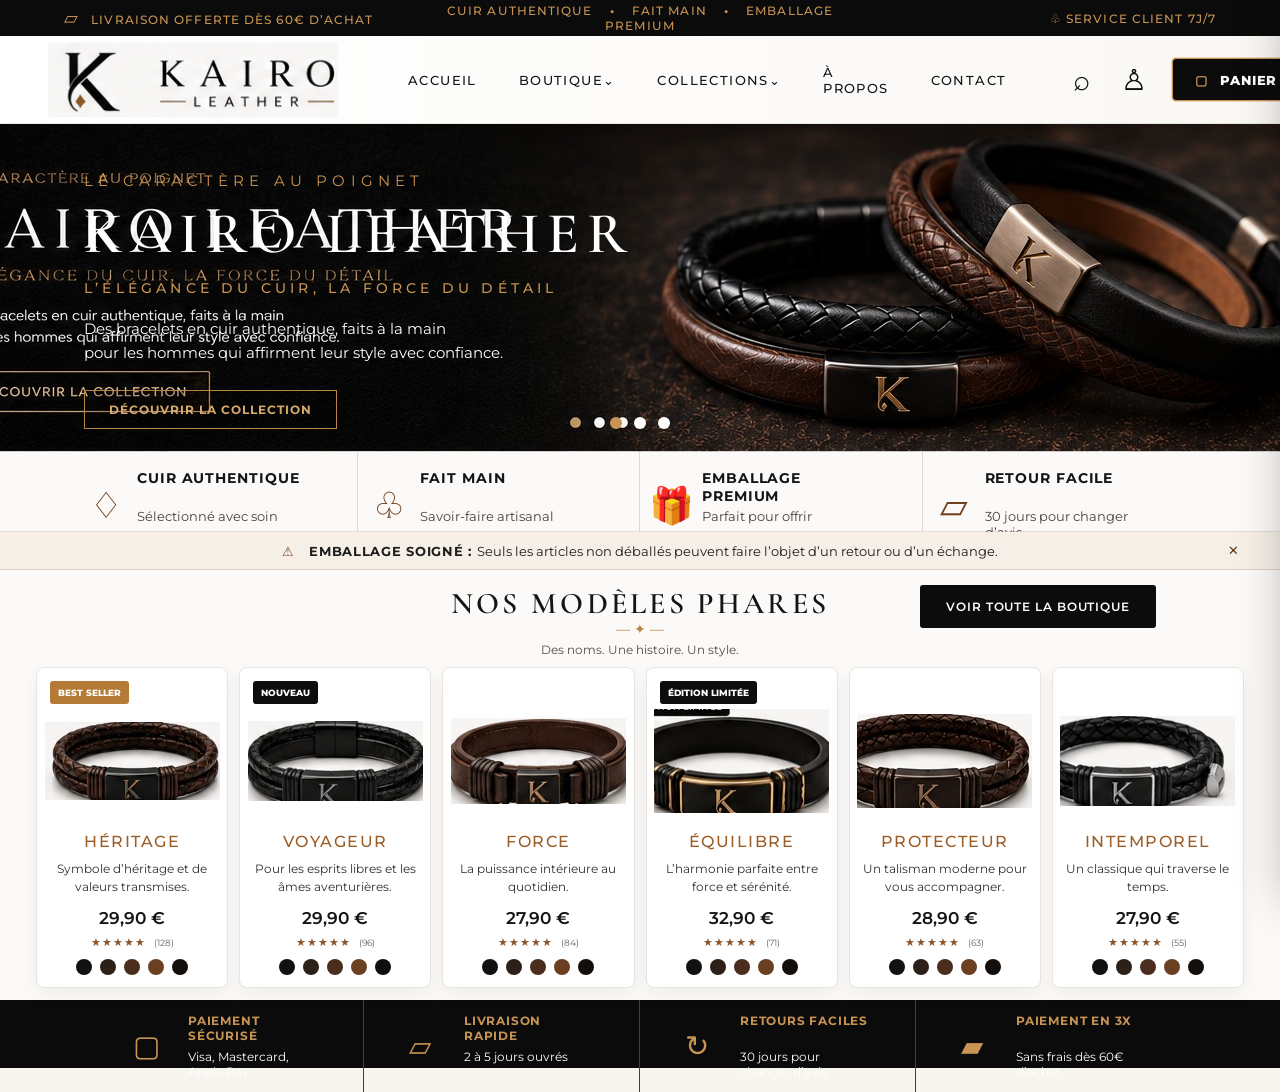
==== commit b9ea8797: "Add files via upload" ====
--- a/index.html
+++ b/index.html
@@ -1,20 +1,70 @@
 <!doctype html>
 <html lang="fr">
 <head>
-  <meta charset="utf-8" />
-  <meta name="viewport" content="width=device-width, initial-scale=1" />
-  <title>KAIRO LEATHER — Maquette exacte</title>
-  <style>
-    *{box-sizing:border-box}html,body{margin:0;padding:0;background:#111;color:#fff;font-family:Arial, sans-serif}body{min-height:100vh;display:flex;align-items:flex-start;justify-content:center}.page{width:100%;max-width:1536px;margin:0 auto;background:#fff;position:relative;box-shadow:0 30px 90px rgba(0,0,0,.55)}.reference{display:block;width:100%;height:auto}.note{position:fixed;right:16px;bottom:16px;background:rgba(16,14,12,.78);backdrop-filter:blur(8px);color:#e7d2aa;border:1px solid rgba(212,175,111,.35);border-radius:999px;padding:10px 14px;font-size:12px;letter-spacing:.08em;text-transform:uppercase;z-index:3}.hotspot{position:absolute;display:block;text-indent:-9999px;overflow:hidden;border-radius:999px}.shop{left:7.5%;top:47.5%;width:15%;height:6%}.cart{right:6.1%;top:6.8%;width:8.8%;height:4.7%}.admin{right:15.4%;top:6.8%;width:4.5%;height:4.7%}@media(max-width:700px){.note{display:none}body{background:#fff}.page{box-shadow:none}}
-  </style>
+<meta charset="utf-8" />
+<meta name="viewport" content="width=device-width, initial-scale=1" />
+<title>KAIRO LEATHER — Bracelets en cuir premium</title>
+<link rel="preconnect" href="https://fonts.googleapis.com">
+<link rel="preconnect" href="https://fonts.gstatic.com" crossorigin>
+<link href="https://fonts.googleapis.com/css2?family=Cormorant+Garamond:wght@500;600;700&family=Montserrat:wght@400;500;600;700;800&display=swap" rel="stylesheet">
+<link rel="stylesheet" href="assets/style.css" />
 </head>
 <body>
-  <main class="page" aria-label="Maquette exacte KAIRO LEATHER">
-    <img class="reference" src="assets/kairo-maquette-reference.png" alt="Maquette exacte du site KAIRO LEATHER" />
-    <a class="hotspot shop" href="#boutique">Voir la collection</a>
-    <a class="hotspot cart" href="#panier">Panier</a>
-    <a class="hotspot admin" href="#admin">Admin</a>
-  </main>
-  <div class="note">Version contrôle visuel exacte</div>
+<div class="topbar">
+  <div class="top-left"><span>▱</span> LIVRAISON OFFERTE DÈS 60€ D’ACHAT</div>
+  <div class="top-center">CUIR AUTHENTIQUE <b>•</b> FAIT MAIN <b>•</b> EMBALLAGE PREMIUM</div>
+  <div class="top-right">♧ SERVICE CLIENT 7J/7</div>
+</div>
+<header class="header">
+  <a class="logo" href="#"><img src="assets/logo.png" alt="KAIRO LEATHER"></a>
+  <nav class="nav">
+    <a href="#">ACCUEIL</a>
+    <a href="#boutique">BOUTIQUE⌄</a>
+    <a href="#collections">COLLECTIONS⌄</a>
+    <a href="#apropos">À PROPOS</a>
+    <a href="#contact">CONTACT</a>
+  </nav>
+  <div class="actions">
+    <button class="icon" aria-label="Recherche">⌕</button>
+    <button class="icon" aria-label="Compte">♙</button>
+    <button class="cart" onclick="openCart()"><span>▢</span> PANIER (<b id="cartCount">0</b>)</button>
+  </div>
+</header>
+<section class="hero">
+  <div class="hero-copy">
+    <div class="eyebrow">LE CARACTÈRE AU POIGNET</div>
+    <h1>KAIRO LEATHER</h1>
+    <h2>L’ÉLÉGANCE DU CUIR, LA FORCE DU DÉTAIL</h2>
+    <p>Des bracelets en cuir authentique, faits à la main<br>pour les hommes qui affirment leur style avec confiance.</p>
+    <a class="hero-btn" href="#produits">DÉCOUVRIR LA COLLECTION</a>
+  </div>
+  <div class="dots"><span class="active"></span><span></span><span></span></div>
+</section>
+<section class="trust">
+  <div><span class="trust-ico">♢</span><strong>CUIR AUTHENTIQUE</strong><em>Sélectionné avec soin</em></div>
+  <div><span class="trust-ico">♧</span><strong>FAIT MAIN</strong><em>Savoir-faire artisanal</em></div>
+  <div><span class="trust-ico">🎁</span><strong>EMBALLAGE PREMIUM</strong><em>Parfait pour offrir</em></div>
+  <div><span class="trust-ico">▱</span><strong>RETOUR FACILE</strong><em>30 jours pour changer d’avis</em></div>
+</section>
+<div class="notice"><button onclick="this.parentElement.style.display='none'">×</button><span>⚠</span><b>EMBALLAGE SOIGNÉ :</b> Seuls les articles non déballés peuvent faire l’objet d’un retour ou d’un échange.</div>
+<main id="produits" class="products-section">
+  <div class="section-head">
+    <div></div><div><h2>NOS MODÈLES PHARES</h2><div class="orn">— ✦ —</div><p>Des noms. Une histoire. Un style.</p></div><button class="view-all">VOIR TOUTE LA BOUTIQUE</button>
+  </div>
+  <div class="grid" id="productGrid"></div>
+</main>
+<footer class="footer">
+  <div><span>▢</span><b>PAIEMENT SÉCURISÉ</b><em>Visa, Mastercard, Apple Pay</em></div>
+  <div><span>▱</span><b>LIVRAISON RAPIDE</b><em>2 à 5 jours ouvrés</em></div>
+  <div><span>↻</span><b>RETOURS FACILES</b><em>30 jours pour changer d’avis</em></div>
+  <div><span>▰</span><b>PAIEMENT EN 3X</b><em>Sans frais dès 60€ d’achat</em></div>
+</footer>
+<aside id="cartPanel" class="cart-panel">
+  <div class="cart-head"><h3>Mon panier</h3><button onclick="closeCart()">×</button></div>
+  <div id="cartItems" class="cart-items"></div>
+  <div class="cart-total">Total : <b id="cartTotal">0,00 €</b></div>
+  <button class="pay">Paiement carte bancaire</button>
+</aside>
+<script src="assets/app.js"></script>
 </body>
-</html>
+</html>
--- a/assets/style.css
+++ b/assets/style.css
@@ -0,0 +1,9 @@
+ :root{--black:#0b0b0b;--gold:#b88443;--brown:#6a4125;--cream:#faf7f2;--line:#e7ddd2;--text:#151515}
+*{box-sizing:border-box} body{margin:0;background:#f8f4ee;color:var(--text);font-family:Montserrat,Arial,sans-serif}button{font-family:inherit;cursor:pointer}a{text-decoration:none;color:inherit}
+.topbar{height:36px;background:#0b0b0b;color:#c89453;display:grid;grid-template-columns:1fr 1.2fr 1fr;align-items:center;padding:0 64px;font-size:12px;letter-spacing:1.1px;font-weight:500}.top-center{text-align:center}.top-right{text-align:right}.topbar b{margin:0 13px;color:#c89453}.top-left span{font-size:18px;margin-right:8px}
+.header{height:88px;background:linear-gradient(90deg,#fff,#faf8f5);display:grid;grid-template-columns:360px 1fr 320px;align-items:center;padding:0 48px;border-bottom:1px solid #eee7df}.logo img{width:290px;height:auto;display:block}.nav{display:flex;gap:42px;justify-content:center;align-items:center;font-size:13px;letter-spacing:1.4px;font-weight:500}.actions{display:flex;align-items:center;justify-content:flex-end;gap:19px}.icon{border:0;background:transparent;font-size:29px;line-height:1;color:#0c0c0c}.cart{height:43px;background:#0b0b0b;color:#fff;border:1px solid #c89453;border-radius:4px;padding:0 22px;font-size:13px;font-weight:800;letter-spacing:.8px;box-shadow:0 0 0 1px rgba(184,132,67,.3)}.cart span{color:#c89453;margin-right:8px}
+.hero{height:328px;position:relative;background:url('hero.jpg') center/cover no-repeat;overflow:hidden}.hero-copy{position:absolute;left:84px;top:47px;color:#fff}.eyebrow{color:#c89453;letter-spacing:5.2px;font-size:15px;margin-bottom:16px}.hero h1{font-family:'Cormorant Garamond',serif;font-size:58px;letter-spacing:8px;font-weight:600;margin:0;line-height:.96}.hero h2{color:#c89453;font-size:14px;letter-spacing:4.2px;font-weight:500;margin:17px 0 20px}.hero p{font-size:15px;line-height:1.65;margin:0 0 24px;color:#fff}.hero-btn{display:inline-flex;height:39px;align-items:center;border:1px solid #b88443;color:#d7a96d;background:rgba(0,0,0,.15);padding:0 24px;font-size:12px;letter-spacing:1px;font-weight:700}.dots{position:absolute;left:50%;bottom:23px;display:flex;gap:12px;transform:translateX(-50%)}.dots span{width:12px;height:12px;border-radius:50%;background:#fff}.dots .active{background:#c89555}
+.trust{height:80px;background:#fbfaf8;border-bottom:1px solid var(--line);display:grid;grid-template-columns:repeat(4,1fr);padding:0 75px}.trust div{display:grid;grid-template-columns:62px 1fr;grid-template-rows:1fr 1fr;align-content:center;border-right:1px solid #e4d7cb;padding:17px 42px 12px 0}.trust div:last-child{border-right:0}.trust-ico{grid-row:1/3;font-size:36px;color:#70401f;display:flex;align-items:center;justify-content:center}.trust strong{font-size:14px;letter-spacing:.9px}.trust em{font-size:13px;font-style:normal;color:#4e4038;margin-top:3px}
+.notice{height:38px;background:#f5efe7;border-bottom:1px solid #dfd1c3;color:#1c1c1c;display:flex;align-items:center;justify-content:center;font-size:13px;gap:5px;position:relative}.notice span{color:#7f4b2b;margin-right:10px}.notice b{letter-spacing:.7px}.notice button{position:absolute;right:34px;border:0;background:transparent;font-size:22px;color:#6b3d20}
+.products-section{padding:15px 36px 12px;background:#fbfaf8}.section-head{display:grid;grid-template-columns:1fr 1fr 1fr;align-items:start;margin-bottom:10px}.section-head h2{font-family:'Cormorant Garamond',serif;text-align:center;font-size:30px;letter-spacing:3.3px;margin:0;color:#151515;font-weight:600}.orn{text-align:center;color:#b88443;line-height:1;font-size:14px}.section-head p{text-align:center;font-size:12px;margin:6px 0 0;color:#5a4b44}.view-all{justify-self:end;background:#0c0c0c;color:#fff;border:0;border-radius:3px;padding:14px 26px;font-size:12px;letter-spacing:.9px;margin-right:88px;font-weight:600}.grid{display:grid;grid-template-columns:repeat(6,1fr);gap:11px}.card{background:#fff;border:1px solid #e9e4de;border-radius:8px;min-height:301px;text-align:center;position:relative;box-shadow:0 7px 18px rgba(30,20,10,.05);overflow:hidden;padding-bottom:12px}.badge{position:absolute;top:13px;left:13px;background:#b47a36;color:#fff;font-size:9px;font-weight:800;padding:6px 8px;border-radius:3px;z-index:2}.badge.black{background:#0d0d0d}.pimg{height:130px;margin-top:28px;display:flex;align-items:center;justify-content:center}.pimg img{max-width:92%;max-height:112px;object-fit:contain}.card h3{font-size:16px;letter-spacing:1.5px;color:#9b5c25;margin:6px 0 9px;font-weight:500}.card p{font-size:12px;line-height:1.48;color:#352f2b;margin:0 auto 12px;max-width:172px;min-height:34px}.price{font-size:17px;font-weight:600;margin-bottom:7px}.stars{font-size:11px;color:#8a552d;letter-spacing:1px}.stars small{color:#6a625b;letter-spacing:0;margin-left:4px}.colors{display:flex;gap:8px;justify-content:center;margin-top:10px}.colors i{width:16px;height:16px;border-radius:50%;background:#111;display:block}.colors i:nth-child(2){background:#2d2018}.colors i:nth-child(3){background:#4a2d1d}.colors i:nth-child(4){background:#6b3f21}.colors i:nth-child(5){background:#120e0c}.add{opacity:0;position:absolute;inset:auto 15px 15px;transition:.2s;background:#0d0d0d;color:#fff;border:0;padding:11px;border-radius:4px;letter-spacing:.8px}.card:hover .add{opacity:1}.footer{height:68px;background:#0b0b0b;color:#fff;display:grid;grid-template-columns:repeat(4,1fr);padding:0 88px}.footer div{border-right:1px solid #5b3b20;display:grid;grid-template-columns:55px 1fr;grid-template-rows:1fr 1fr;align-content:center;padding:13px 45px}.footer div:last-child{border-right:0}.footer span{grid-row:1/3;color:#c89453;font-size:29px;display:flex;align-items:center}.footer b{font-size:12px;color:#c89453;letter-spacing:.8px}.footer em{font-size:12px;font-style:normal;color:#fff;margin-top:3px}.cart-panel{position:fixed;right:-430px;top:0;width:410px;max-width:94vw;height:100vh;background:#fff;z-index:50;box-shadow:-15px 0 45px #0004;transition:.25s;padding:20px}.cart-panel.open{right:0}.cart-head{display:flex;justify-content:space-between;border-bottom:1px solid #ddd}.cart-head button{border:0;background:transparent;font-size:30px}.cart-item{display:flex;justify-content:space-between;border-bottom:1px solid #eee;padding:14px 0}.cart-total{font-size:22px;margin:18px 0}.pay{width:100%;background:#0b0b0b;color:#fff;border:0;padding:15px;border-radius:4px;text-transform:uppercase;letter-spacing:1px;font-weight:800}
+@media(max-width:1000px){.topbar{padding:0 15px;grid-template-columns:1fr;font-size:10px}.top-center,.top-right{display:none}.header{height:auto;grid-template-columns:1fr auto;padding:10px 16px}.logo img{width:220px}.nav{display:none}.actions{gap:8px}.icon{display:none}.hero{height:410px;background-position:center}.hero-copy{left:24px;top:70px}.hero h1{font-size:42px}.trust,.grid,.footer{grid-template-columns:1fr}.trust{height:auto;padding:0}.trust div{border-right:0;border-bottom:1px solid #e4d7cb;padding:15px}.footer{height:auto;padding:0}.footer div{border-right:0;border-bottom:1px solid #3a2b21}.section-head{grid-template-columns:1fr}.view-all{justify-self:center;margin:15px 0}.products-section{padding:15px}}
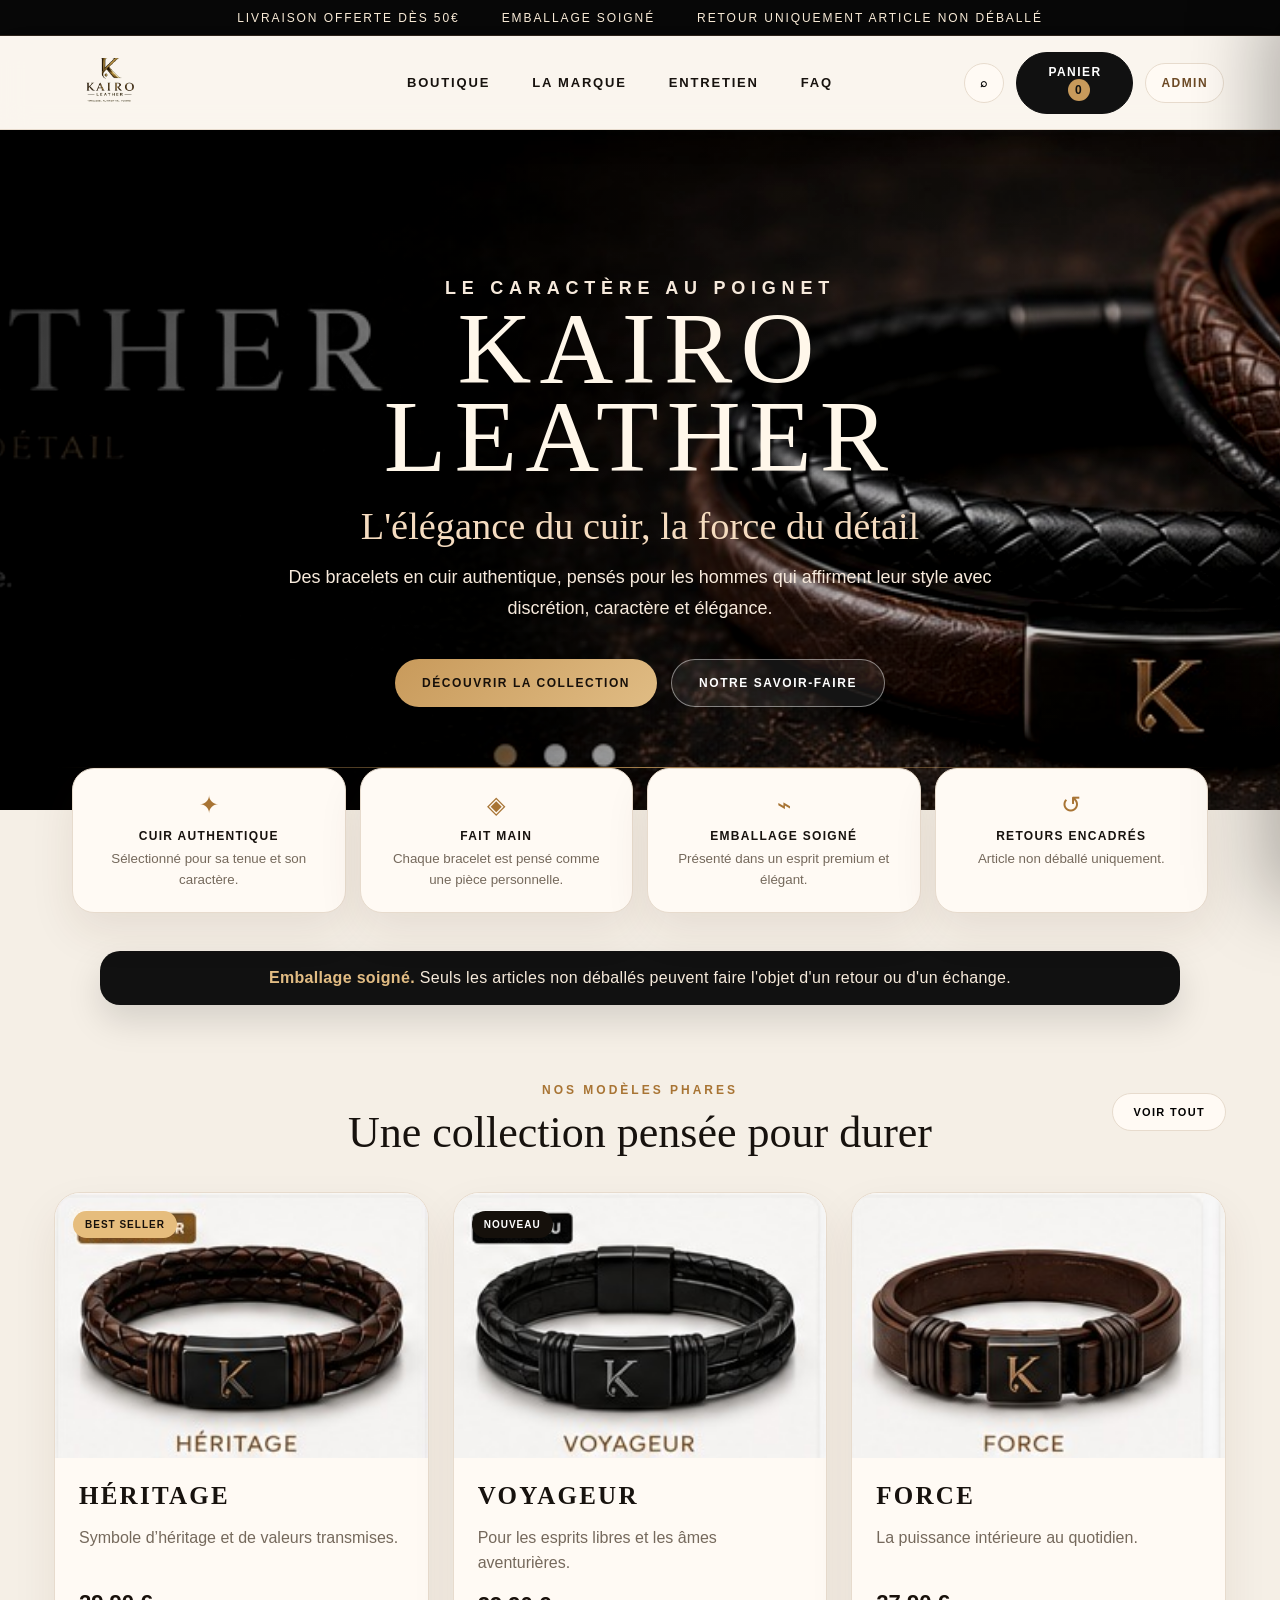
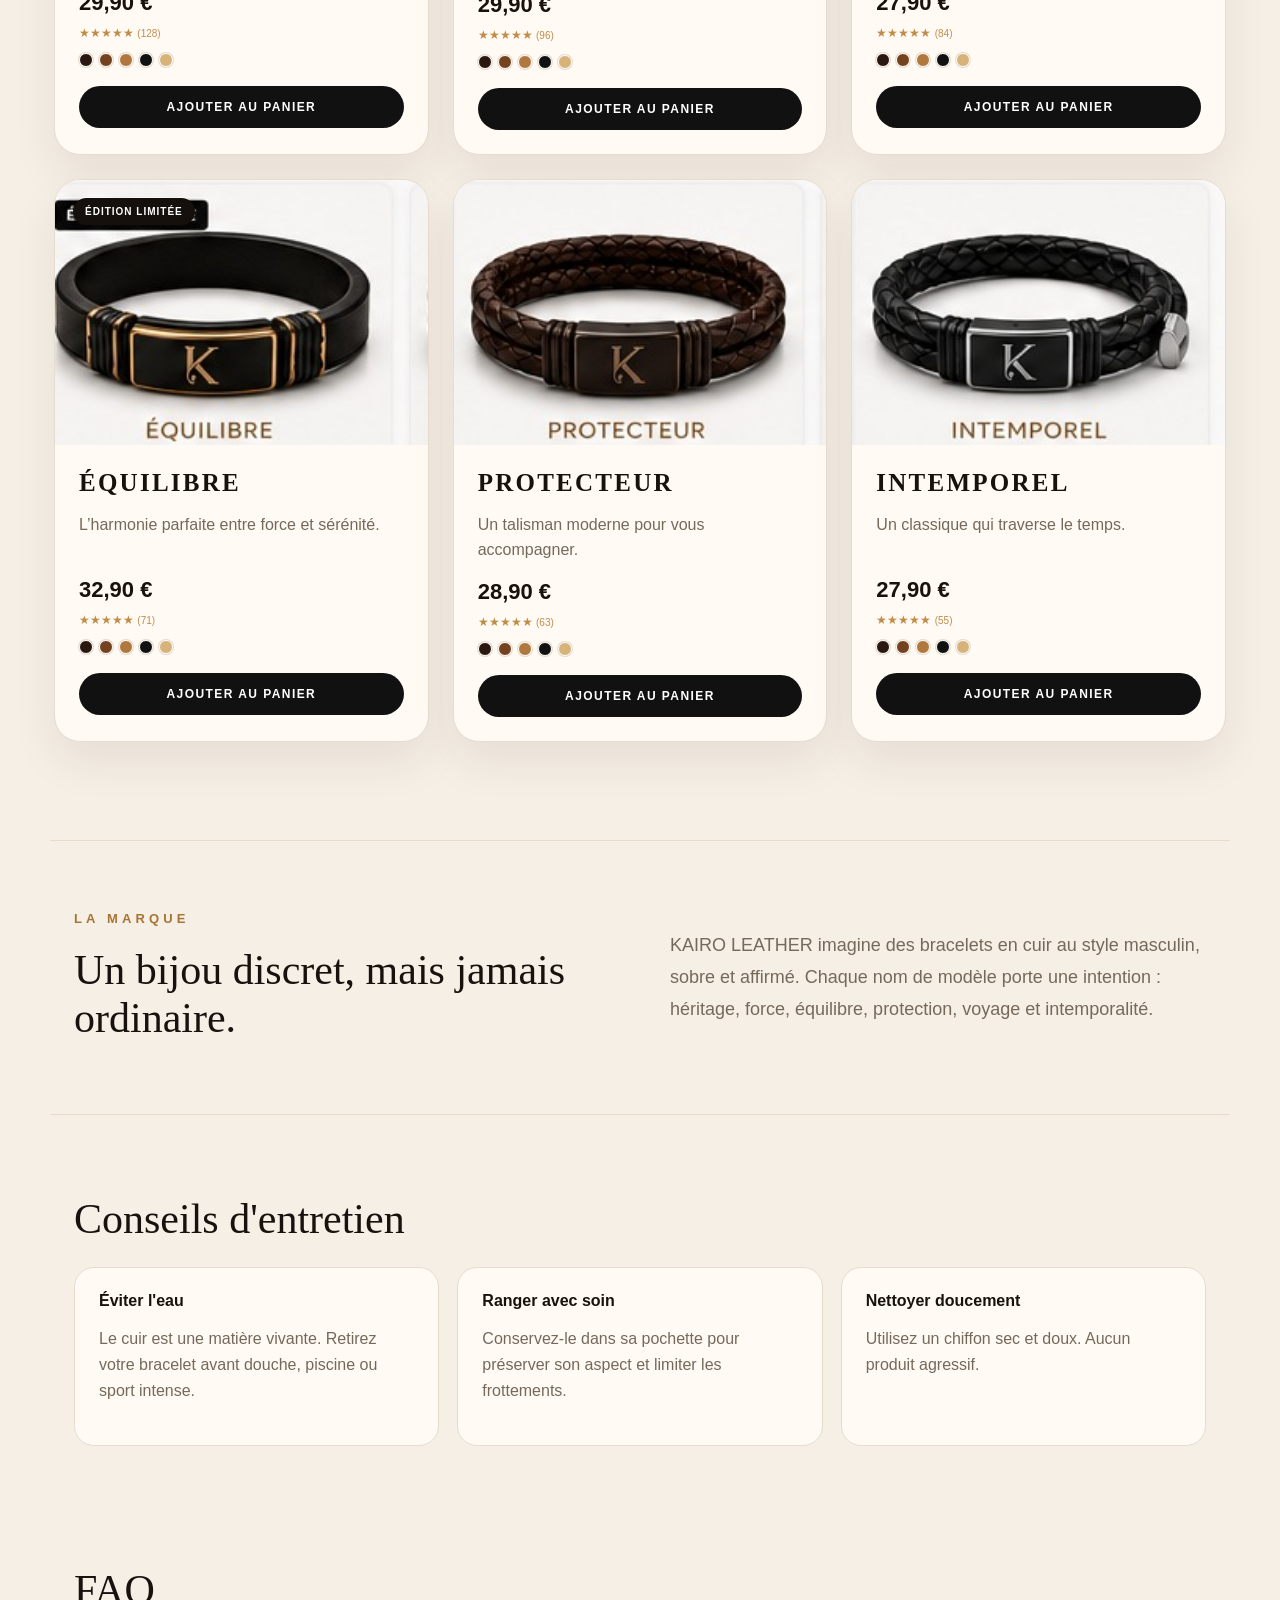
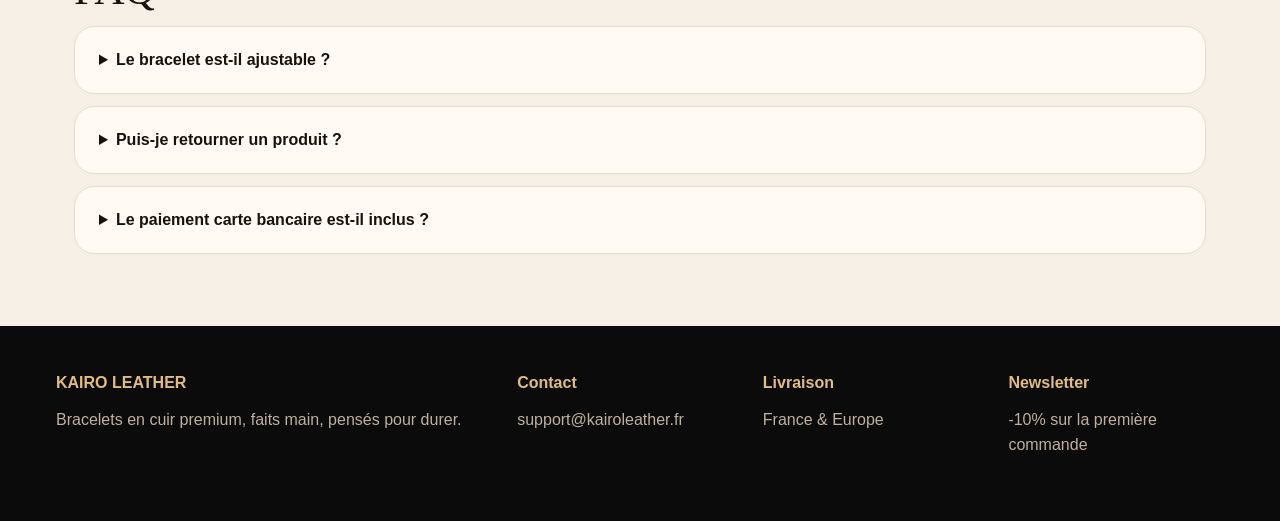
==== commit ace46145: "Add files via upload" ====
--- a/index.html
+++ b/index.html
@@ -1,70 +1,115 @@
 <!doctype html>
 <html lang="fr">
 <head>
-<meta charset="utf-8" />
-<meta name="viewport" content="width=device-width, initial-scale=1" />
-<title>KAIRO LEATHER — Bracelets en cuir premium</title>
-<link rel="preconnect" href="https://fonts.googleapis.com">
-<link rel="preconnect" href="https://fonts.gstatic.com" crossorigin>
-<link href="https://fonts.googleapis.com/css2?family=Cormorant+Garamond:wght@500;600;700&family=Montserrat:wght@400;500;600;700;800&display=swap" rel="stylesheet">
-<link rel="stylesheet" href="assets/style.css" />
+  <meta charset="utf-8">
+  <meta name="viewport" content="width=device-width,initial-scale=1">
+  <title>KAIRO LEATHER — Bracelets en cuir premium</title>
+  <meta name="description" content="Bracelets en cuir authentique, faits main, élégants et intemporels. Découvrez la collection KAIRO LEATHER.">
+  <meta name="theme-color" content="#0b0b0b">
+  <link rel="stylesheet" href="assets/css/style.css">
 </head>
 <body>
-<div class="topbar">
-  <div class="top-left"><span>▱</span> LIVRAISON OFFERTE DÈS 60€ D’ACHAT</div>
-  <div class="top-center">CUIR AUTHENTIQUE <b>•</b> FAIT MAIN <b>•</b> EMBALLAGE PREMIUM</div>
-  <div class="top-right">♧ SERVICE CLIENT 7J/7</div>
-</div>
-<header class="header">
-  <a class="logo" href="#"><img src="assets/logo.png" alt="KAIRO LEATHER"></a>
-  <nav class="nav">
-    <a href="#">ACCUEIL</a>
-    <a href="#boutique">BOUTIQUE⌄</a>
-    <a href="#collections">COLLECTIONS⌄</a>
-    <a href="#apropos">À PROPOS</a>
-    <a href="#contact">CONTACT</a>
-  </nav>
-  <div class="actions">
-    <button class="icon" aria-label="Recherche">⌕</button>
-    <button class="icon" aria-label="Compte">♙</button>
-    <button class="cart" onclick="openCart()"><span>▢</span> PANIER (<b id="cartCount">0</b>)</button>
+  <div class="announcement">
+    <span>Livraison offerte dès 50€</span>
+    <span>Emballage soigné</span>
+    <span>Retour uniquement article non déballé</span>
   </div>
-</header>
-<section class="hero">
-  <div class="hero-copy">
-    <div class="eyebrow">LE CARACTÈRE AU POIGNET</div>
-    <h1>KAIRO LEATHER</h1>
-    <h2>L’ÉLÉGANCE DU CUIR, LA FORCE DU DÉTAIL</h2>
-    <p>Des bracelets en cuir authentique, faits à la main<br>pour les hommes qui affirment leur style avec confiance.</p>
-    <a class="hero-btn" href="#produits">DÉCOUVRIR LA COLLECTION</a>
-  </div>
-  <div class="dots"><span class="active"></span><span></span><span></span></div>
-</section>
-<section class="trust">
-  <div><span class="trust-ico">♢</span><strong>CUIR AUTHENTIQUE</strong><em>Sélectionné avec soin</em></div>
-  <div><span class="trust-ico">♧</span><strong>FAIT MAIN</strong><em>Savoir-faire artisanal</em></div>
-  <div><span class="trust-ico">🎁</span><strong>EMBALLAGE PREMIUM</strong><em>Parfait pour offrir</em></div>
-  <div><span class="trust-ico">▱</span><strong>RETOUR FACILE</strong><em>30 jours pour changer d’avis</em></div>
-</section>
-<div class="notice"><button onclick="this.parentElement.style.display='none'">×</button><span>⚠</span><b>EMBALLAGE SOIGNÉ :</b> Seuls les articles non déballés peuvent faire l’objet d’un retour ou d’un échange.</div>
-<main id="produits" class="products-section">
-  <div class="section-head">
-    <div></div><div><h2>NOS MODÈLES PHARES</h2><div class="orn">— ✦ —</div><p>Des noms. Une histoire. Un style.</p></div><button class="view-all">VOIR TOUTE LA BOUTIQUE</button>
-  </div>
-  <div class="grid" id="productGrid"></div>
-</main>
-<footer class="footer">
-  <div><span>▢</span><b>PAIEMENT SÉCURISÉ</b><em>Visa, Mastercard, Apple Pay</em></div>
-  <div><span>▱</span><b>LIVRAISON RAPIDE</b><em>2 à 5 jours ouvrés</em></div>
-  <div><span>↻</span><b>RETOURS FACILES</b><em>30 jours pour changer d’avis</em></div>
-  <div><span>▰</span><b>PAIEMENT EN 3X</b><em>Sans frais dès 60€ d’achat</em></div>
-</footer>
-<aside id="cartPanel" class="cart-panel">
-  <div class="cart-head"><h3>Mon panier</h3><button onclick="closeCart()">×</button></div>
-  <div id="cartItems" class="cart-items"></div>
-  <div class="cart-total">Total : <b id="cartTotal">0,00 €</b></div>
-  <button class="pay">Paiement carte bancaire</button>
-</aside>
-<script src="assets/app.js"></script>
+
+  <header class="site-header">
+    <a class="brand" href="#top" aria-label="KAIRO LEATHER accueil">
+      <img src="assets/logo/logo.png" alt="KAIRO LEATHER">
+    </a>
+    <nav class="main-nav" aria-label="Navigation principale">
+      <a href="#collection">Boutique</a>
+      <a href="#about">La marque</a>
+      <a href="#care">Entretien</a>
+      <a href="#faq">FAQ</a>
+    </nav>
+    <div class="header-actions">
+      <button class="icon-btn" type="button" aria-label="Rechercher">⌕</button>
+      <button class="cart-btn" id="cartToggle" type="button" aria-controls="cartPanel" aria-expanded="false">Panier <span id="cartCount">0</span></button>
+      <a class="admin-link" href="admin/admin.html">Admin</a>
+    </div>
+  </header>
+
+  <main id="top">
+    <section class="hero">
+      <div class="hero-bg"></div>
+      <div class="hero-content">
+        <p class="kicker">LE CARACTÈRE AU POIGNET</p>
+        <h1>KAIRO LEATHER</h1>
+        <h2>L'élégance du cuir, la force du détail</h2>
+        <p>Des bracelets en cuir authentique, pensés pour les hommes qui affirment leur style avec discrétion, caractère et élégance.</p>
+        <div class="hero-actions">
+          <a class="primary" href="#collection">Découvrir la collection</a>
+          <a class="secondary" href="#about">Notre savoir-faire</a>
+        </div>
+      </div>
+    </section>
+
+    <section class="trust-row" aria-label="Avantages KAIRO LEATHER">
+      <article><span>✦</span><b>Cuir authentique</b><small>Sélectionné pour sa tenue et son caractère.</small></article>
+      <article><span>◈</span><b>Fait main</b><small>Chaque bracelet est pensé comme une pièce personnelle.</small></article>
+      <article><span>⌁</span><b>Emballage soigné</b><small>Présenté dans un esprit premium et élégant.</small></article>
+      <article><span>↺</span><b>Retours encadrés</b><small>Article non déballé uniquement.</small></article>
+    </section>
+
+    <section class="notice">
+      <b>Emballage soigné.</b> Seuls les articles non déballés peuvent faire l'objet d'un retour ou d'un échange.
+    </section>
+
+    <section id="collection" class="collection">
+      <div class="section-title">
+        <p>Nos modèles phares</p>
+        <h2>Une collection pensée pour durer</h2>
+        <button id="viewAll" type="button">Voir tout</button>
+      </div>
+      <div id="productGrid" class="product-grid" role="list" aria-live="polite"></div>
+    </section>
+
+    <section id="about" class="split-section">
+      <div>
+        <p class="kicker dark">LA MARQUE</p>
+        <h2>Un bijou discret, mais jamais ordinaire.</h2>
+      </div>
+      <p>KAIRO LEATHER imagine des bracelets en cuir au style masculin, sobre et affirmé. Chaque nom de modèle porte une intention : héritage, force, équilibre, protection, voyage et intemporalité.</p>
+    </section>
+
+    <section id="care" class="care">
+      <h2>Conseils d'entretien</h2>
+      <div class="care-grid">
+        <article><b>Éviter l'eau</b><p>Le cuir est une matière vivante. Retirez votre bracelet avant douche, piscine ou sport intense.</p></article>
+        <article><b>Ranger avec soin</b><p>Conservez-le dans sa pochette pour préserver son aspect et limiter les frottements.</p></article>
+        <article><b>Nettoyer doucement</b><p>Utilisez un chiffon sec et doux. Aucun produit agressif.</p></article>
+      </div>
+    </section>
+
+    <section id="faq" class="faq">
+      <h2>FAQ</h2>
+      <details><summary>Le bracelet est-il ajustable ?</summary><p>Oui, les modèles sont pensés pour s'adapter facilement au poignet.</p></details>
+      <details><summary>Puis-je retourner un produit ?</summary><p>Oui, uniquement si l'article n'a pas été déballé, porté ou détérioré.</p></details>
+      <details><summary>Le paiement carte bancaire est-il inclus ?</summary><p>Le bouton paiement est prêt côté interface. Pour encaisser réellement, il faudra connecter Stripe.</p></details>
+    </section>
+  </main>
+
+  <aside id="cartPanel" class="cart-panel" role="dialog" aria-label="Panier" aria-hidden="true">
+    <div class="cart-head">
+      <h3>Votre panier</h3>
+      <button id="closeCart" type="button" aria-label="Fermer le panier">×</button>
+    </div>
+    <div id="cartItems" class="cart-items"></div>
+    <div class="cart-total"><span>Total</span><b id="cartTotal">0,00 €</b></div>
+    <button id="checkout" class="pay" type="button">Payer par carte bancaire</button>
+    <small class="stripe-note">Connexion Stripe à ajouter pour les paiements réels.</small>
+  </aside>
+
+  <footer id="contact" class="footer">
+    <div><b>KAIRO LEATHER</b><p>Bracelets en cuir premium, faits main, pensés pour durer.</p></div>
+    <div><b>Contact</b><p>support@kairoleather.fr</p></div>
+    <div><b>Livraison</b><p>France & Europe</p></div>
+    <div><b>Newsletter</b><p>-10% sur la première commande</p></div>
+  </footer>
+
+  <script src="assets/js/app.js"></script>
 </body>
-</html>+</html>
--- a/assets/css/style.css
+++ b/assets/css/style.css
@@ -0,0 +1,10 @@
+:root{
+  --black:#0a0908; --black2:#15110e; --gold:#c89a5b; --gold2:#a87434; --cream:#f5efe6; --paper:#fffaf3; --line:#e7dbcd; --muted:#75695c; --text:#17120e;
+}
+*{box-sizing:border-box} html{scroll-behavior:smooth} body{margin:0;background:var(--cream);color:var(--text);font-family:"Montserrat","Avenir Next",Arial,sans-serif} a{text-decoration:none;color:inherit} button{font-family:inherit;cursor:pointer} img{max-width:100%;display:block}
+.announcement{height:36px;background:#070707;color:#f8ead6;display:flex;align-items:center;justify-content:center;gap:42px;font-size:12px;text-transform:uppercase;letter-spacing:.16em;border-bottom:1px solid #2d241c}.site-header{height:94px;background:rgba(250,246,239,.94);backdrop-filter:blur(14px);position:sticky;top:0;z-index:50;display:grid;grid-template-columns:220px 1fr 260px;align-items:center;padding:0 56px;border-bottom:1px solid var(--line);box-shadow:0 12px 35px rgba(34,22,10,.04)}.brand img{height:72px;width:auto;object-fit:contain}.main-nav{display:flex;justify-content:center;gap:42px;font-size:13px;text-transform:uppercase;letter-spacing:.14em;font-weight:700}.main-nav a{position:relative}.main-nav a:after{content:"";position:absolute;left:0;right:100%;bottom:-10px;height:1px;background:var(--gold);transition:.25s}.main-nav a:hover:after{right:0}.header-actions{display:flex;align-items:center;justify-content:flex-end;gap:12px}.icon-btn,.cart-btn,.admin-link{border:1px solid var(--line);background:#fffaf4;border-radius:999px;padding:12px 15px;font-size:12px;text-transform:uppercase;letter-spacing:.12em;font-weight:800}.cart-btn{background:#111;color:#fff;border-color:#111}.cart-btn span{display:inline-grid;place-items:center;background:var(--gold);color:#111;border-radius:50%;min-width:22px;height:22px;margin-left:8px}.admin-link{color:#6d4a25}
+.hero{min-height:680px;position:relative;display:grid;place-items:center;overflow:hidden;background:#0c0907}.hero-bg{position:absolute;inset:0;background:linear-gradient(90deg,rgba(0,0,0,.78),rgba(0,0,0,.36),rgba(0,0,0,.06)),url('../images/hero1.jpg') center/cover no-repeat;filter:saturate(.9) contrast(1.05);transform:scale(1.02)}.hero:after{content:"";position:absolute;left:56px;right:56px;bottom:42px;height:1px;background:linear-gradient(90deg,transparent,var(--gold),transparent);opacity:.8}.hero-content{position:relative;z-index:1;text-align:center;color:#fff;width:min(900px,90vw);padding-top:40px}.kicker{font-size:13px;letter-spacing:.32em;color:#e5c18f;text-transform:uppercase;font-weight:800;margin:0 0 20px}.hero h1{font-family:Georgia,"Times New Roman",serif;font-size:clamp(58px,8vw,118px);font-weight:500;letter-spacing:.08em;line-height:.86;margin:0;color:#fff7ea;text-shadow:0 10px 40px rgba(0,0,0,.45)}.hero h2{font-family:Georgia,"Times New Roman",serif;font-size:clamp(27px,3vw,48px);font-weight:400;line-height:1.12;margin:24px 0 14px;color:#f5dcc0}.hero p{font-size:18px;line-height:1.75;color:#f7eadc;max-width:720px;margin:0 auto}.hero-actions{display:flex;gap:14px;justify-content:center;margin-top:34px;flex-wrap:wrap}.primary,.secondary{display:inline-flex;align-items:center;justify-content:center;border-radius:999px;padding:16px 27px;text-transform:uppercase;letter-spacing:.13em;font-size:12px;font-weight:900}.primary{background:linear-gradient(135deg,var(--gold),#e0bc84);color:#17100a;box-shadow:0 18px 40px rgba(0,0,0,.35)}.secondary{border:1px solid rgba(255,255,255,.45);color:#fff;background:rgba(255,255,255,.08)}
+.trust-row{max-width:1180px;margin:-42px auto 0;position:relative;z-index:5;display:grid;grid-template-columns:repeat(4,1fr);gap:14px;padding:0 22px}.trust-row article{background:#fffaf4;border:1px solid var(--line);border-radius:22px;padding:22px;text-align:center;box-shadow:0 18px 45px rgba(73,45,20,.09)}.trust-row span{font-size:24px;color:var(--gold2)}.trust-row b{display:block;margin:10px 0 6px;text-transform:uppercase;letter-spacing:.11em;font-size:12px}.trust-row small{color:var(--muted);line-height:1.55}.notice{max-width:1080px;margin:38px auto 0;background:#111;color:#f6eadb;border-radius:20px;padding:18px 26px;text-align:center;letter-spacing:.02em;box-shadow:0 16px 35px rgba(0,0,0,.13)}.notice b{color:#e2bc83}
+.collection{max-width:1220px;margin:auto;padding:78px 24px}.section-title{text-align:center;position:relative;margin-bottom:34px}.section-title p{color:var(--gold2);text-transform:uppercase;letter-spacing:.25em;font-size:12px;font-weight:900;margin:0 0 10px}.section-title h2{font-family:Georgia,"Times New Roman",serif;font-size:44px;font-weight:400;margin:0}.section-title button{position:absolute;right:0;top:10px;border:1px solid var(--line);background:#fffaf4;border-radius:999px;padding:12px 20px;text-transform:uppercase;letter-spacing:.12em;font-size:11px;font-weight:900}.product-grid{display:grid;grid-template-columns:repeat(3,1fr);gap:24px}.card{background:#fffaf4;border:1px solid var(--line);border-radius:26px;overflow:hidden;position:relative;box-shadow:0 20px 45px rgba(72,43,19,.08);transition:.22s}.card:hover{transform:translateY(-5px);box-shadow:0 28px 60px rgba(72,43,19,.13)}.badge{position:absolute;top:18px;left:18px;z-index:3;background:#e6bd7d;color:#15100b;border-radius:999px;padding:8px 12px;text-transform:uppercase;letter-spacing:.1em;font-size:10px;font-weight:900}.badge.black{background:#15100b;color:#fff}.pimg{height:265px;background:linear-gradient(135deg,#e9dfd1,#f8f0e6);display:grid;place-items:center;overflow:hidden}.pimg img{width:100%;height:100%;object-fit:cover;transition:.4s}.card:hover .pimg img{transform:scale(1.04)}.card-body{padding:24px}.card h3{font-family:Georgia,"Times New Roman",serif;font-size:25px;letter-spacing:.09em;margin:0 0 8px}.card p{color:var(--muted);line-height:1.55;min-height:48px}.price{font-size:22px;font-weight:900;color:#19110b}.stars{font-size:12px;color:#c08d49;margin:10px 0}.colors{display:flex;gap:6px;margin:13px 0}.colors i{width:14px;height:14px;border-radius:50%;background:#2a1710;border:1px solid #fff;box-shadow:0 0 0 1px var(--line)}.colors i:nth-child(2){background:#74421f}.colors i:nth-child(3){background:#b0783d}.colors i:nth-child(4){background:#111}.colors i:nth-child(5){background:#d7b37a}.btn-add{width:100%;border:0;border-radius:999px;background:#111;color:#fff;padding:14px 18px;text-transform:uppercase;letter-spacing:.12em;font-size:12px;font-weight:900;margin-top:6px}.split-section{max-width:1180px;margin:20px auto;padding:70px 24px;display:grid;grid-template-columns:1fr 1fr;gap:60px;border-top:1px solid var(--line);border-bottom:1px solid var(--line)}.split-section h2,.care h2,.faq h2{font-family:Georgia,"Times New Roman",serif;font-size:42px;font-weight:400;margin:0}.split-section p:last-child{font-size:18px;line-height:1.8;color:var(--muted)}.dark{color:var(--gold2)}.care,.faq{max-width:1180px;margin:auto;padding:60px 24px}.care-grid{display:grid;grid-template-columns:repeat(3,1fr);gap:18px;margin-top:24px}.care article,.faq details{background:#fffaf4;border:1px solid var(--line);border-radius:20px;padding:24px}.care p,.faq p{color:var(--muted);line-height:1.65}.faq details{margin:12px 0}.faq summary{font-weight:900;cursor:pointer}.cart-panel{position:fixed;right:-430px;top:0;width:420px;max-width:94vw;height:100vh;background:#fffaf4;z-index:100;padding:22px;box-shadow:-30px 0 70px rgba(0,0,0,.28);transition:.28s;display:flex;flex-direction:column}.cart-panel.open{right:0}.cart-head{display:flex;align-items:center;justify-content:space-between;border-bottom:1px solid var(--line);padding-bottom:14px}.cart-head h3{font-family:Georgia,"Times New Roman",serif;font-size:30px;margin:0}.cart-head button{border:0;background:#111;color:#fff;border-radius:50%;width:34px;height:34px;font-size:22px}.cart-items{flex:1;overflow:auto;padding:18px 0}.cart-item{display:grid;grid-template-columns:1fr auto;gap:10px;padding:14px 0;border-bottom:1px solid var(--line)}.cart-controls{display:flex;gap:6px;align-items:center;margin-top:9px}.cart-controls button,.cart-controls input{border:1px solid var(--line);background:#fff;border-radius:8px;padding:7px 9px}.cart-controls input{width:42px;text-align:center}.remove-item{color:#9a2d20}.cart-total{display:flex;justify-content:space-between;font-size:24px;font-weight:900;border-top:1px solid var(--line);padding-top:16px}.pay{margin-top:14px;border:0;border-radius:999px;background:#111;color:#fff;padding:16px;text-transform:uppercase;letter-spacing:.14em;font-weight:900}.stripe-note{display:block;text-align:center;color:var(--muted);margin-top:10px}.footer{background:#0b0b0b;color:#f6eadb;padding:48px 56px;display:grid;grid-template-columns:2fr 1fr 1fr 1fr;gap:30px}.footer b{color:#e2bc83}.footer p{color:#bfb0a0;line-height:1.55}
+@media(max-width:940px){.announcement{gap:12px;font-size:9px}.site-header{grid-template-columns:1fr auto;height:auto;padding:12px 18px}.brand img{height:56px}.main-nav{grid-column:1/-1;order:3;gap:18px;justify-content:flex-start;overflow:auto;padding-top:12px}.header-actions{gap:6px}.icon-btn,.cart-btn,.admin-link{font-size:10px;padding:10px}.hero{min-height:570px}.trust-row{grid-template-columns:1fr 1fr}.product-grid{grid-template-columns:1fr 1fr}.section-title button{position:static;margin-top:18px}.split-section{grid-template-columns:1fr}.care-grid{grid-template-columns:1fr}.footer{grid-template-columns:1fr 1fr;padding:36px 24px}}
+@media(max-width:620px){.announcement span:nth-child(2),.announcement span:nth-child(3){display:none}.site-header{grid-template-columns:1fr}.header-actions{justify-content:space-between;margin-top:10px}.hero h1{font-size:48px}.hero h2{font-size:27px}.hero p{font-size:15px}.trust-row,.product-grid{grid-template-columns:1fr}.section-title h2{font-size:34px}.pimg{height:240px}.footer{grid-template-columns:1fr}.cart-panel{width:100%}}
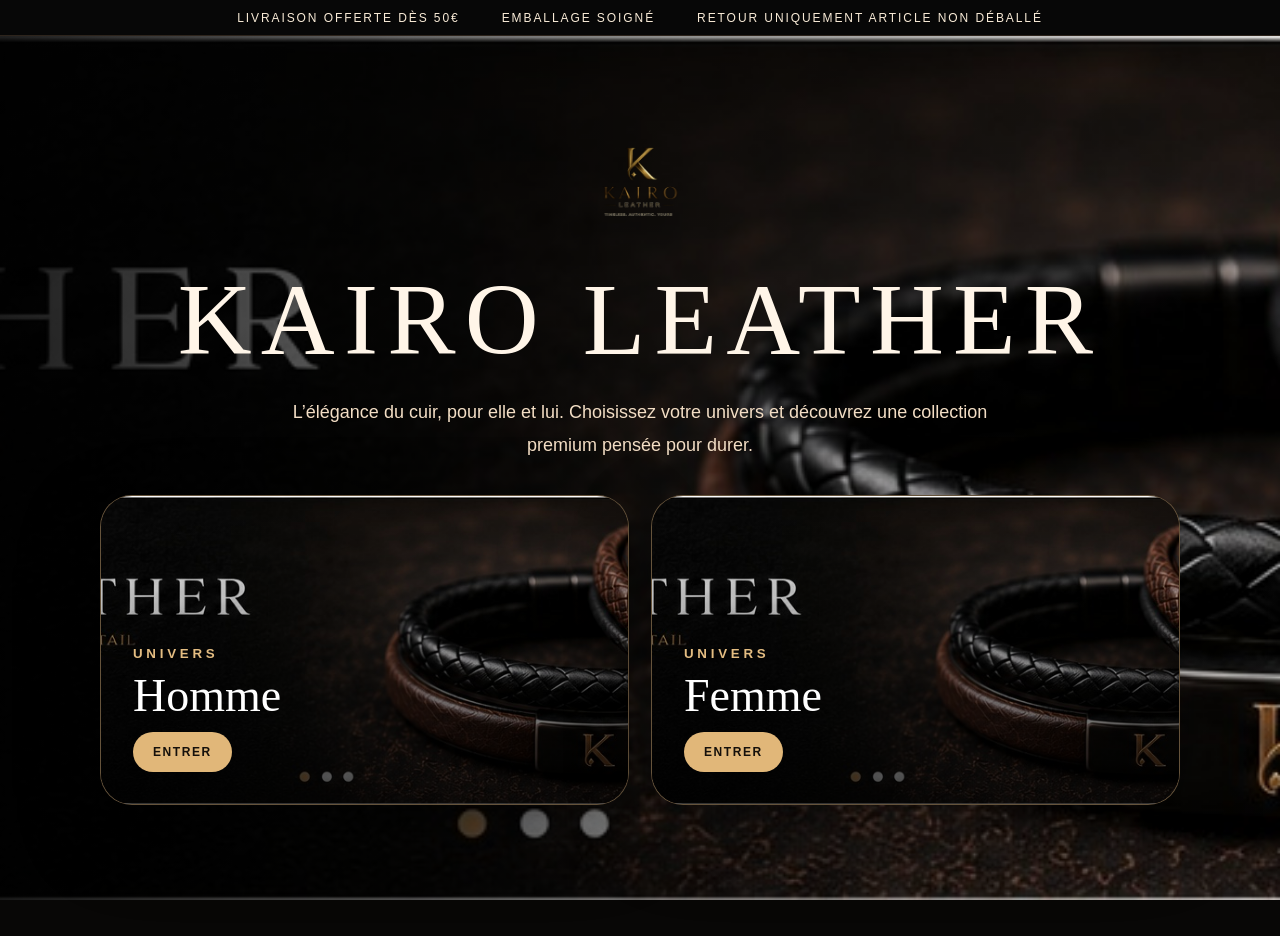
==== commit ff9068bb: "Add files via upload" ====
--- a/index.html
+++ b/index.html
@@ -1,115 +1 @@
-<!doctype html>
-<html lang="fr">
-<head>
-  <meta charset="utf-8">
-  <meta name="viewport" content="width=device-width,initial-scale=1">
-  <title>KAIRO LEATHER — Bracelets en cuir premium</title>
-  <meta name="description" content="Bracelets en cuir authentique, faits main, élégants et intemporels. Découvrez la collection KAIRO LEATHER.">
-  <meta name="theme-color" content="#0b0b0b">
-  <link rel="stylesheet" href="assets/css/style.css">
-</head>
-<body>
-  <div class="announcement">
-    <span>Livraison offerte dès 50€</span>
-    <span>Emballage soigné</span>
-    <span>Retour uniquement article non déballé</span>
-  </div>
-
-  <header class="site-header">
-    <a class="brand" href="#top" aria-label="KAIRO LEATHER accueil">
-      <img src="assets/logo/logo.png" alt="KAIRO LEATHER">
-    </a>
-    <nav class="main-nav" aria-label="Navigation principale">
-      <a href="#collection">Boutique</a>
-      <a href="#about">La marque</a>
-      <a href="#care">Entretien</a>
-      <a href="#faq">FAQ</a>
-    </nav>
-    <div class="header-actions">
-      <button class="icon-btn" type="button" aria-label="Rechercher">⌕</button>
-      <button class="cart-btn" id="cartToggle" type="button" aria-controls="cartPanel" aria-expanded="false">Panier <span id="cartCount">0</span></button>
-      <a class="admin-link" href="admin/admin.html">Admin</a>
-    </div>
-  </header>
-
-  <main id="top">
-    <section class="hero">
-      <div class="hero-bg"></div>
-      <div class="hero-content">
-        <p class="kicker">LE CARACTÈRE AU POIGNET</p>
-        <h1>KAIRO LEATHER</h1>
-        <h2>L'élégance du cuir, la force du détail</h2>
-        <p>Des bracelets en cuir authentique, pensés pour les hommes qui affirment leur style avec discrétion, caractère et élégance.</p>
-        <div class="hero-actions">
-          <a class="primary" href="#collection">Découvrir la collection</a>
-          <a class="secondary" href="#about">Notre savoir-faire</a>
-        </div>
-      </div>
-    </section>
-
-    <section class="trust-row" aria-label="Avantages KAIRO LEATHER">
-      <article><span>✦</span><b>Cuir authentique</b><small>Sélectionné pour sa tenue et son caractère.</small></article>
-      <article><span>◈</span><b>Fait main</b><small>Chaque bracelet est pensé comme une pièce personnelle.</small></article>
-      <article><span>⌁</span><b>Emballage soigné</b><small>Présenté dans un esprit premium et élégant.</small></article>
-      <article><span>↺</span><b>Retours encadrés</b><small>Article non déballé uniquement.</small></article>
-    </section>
-
-    <section class="notice">
-      <b>Emballage soigné.</b> Seuls les articles non déballés peuvent faire l'objet d'un retour ou d'un échange.
-    </section>
-
-    <section id="collection" class="collection">
-      <div class="section-title">
-        <p>Nos modèles phares</p>
-        <h2>Une collection pensée pour durer</h2>
-        <button id="viewAll" type="button">Voir tout</button>
-      </div>
-      <div id="productGrid" class="product-grid" role="list" aria-live="polite"></div>
-    </section>
-
-    <section id="about" class="split-section">
-      <div>
-        <p class="kicker dark">LA MARQUE</p>
-        <h2>Un bijou discret, mais jamais ordinaire.</h2>
-      </div>
-      <p>KAIRO LEATHER imagine des bracelets en cuir au style masculin, sobre et affirmé. Chaque nom de modèle porte une intention : héritage, force, équilibre, protection, voyage et intemporalité.</p>
-    </section>
-
-    <section id="care" class="care">
-      <h2>Conseils d'entretien</h2>
-      <div class="care-grid">
-        <article><b>Éviter l'eau</b><p>Le cuir est une matière vivante. Retirez votre bracelet avant douche, piscine ou sport intense.</p></article>
-        <article><b>Ranger avec soin</b><p>Conservez-le dans sa pochette pour préserver son aspect et limiter les frottements.</p></article>
-        <article><b>Nettoyer doucement</b><p>Utilisez un chiffon sec et doux. Aucun produit agressif.</p></article>
-      </div>
-    </section>
-
-    <section id="faq" class="faq">
-      <h2>FAQ</h2>
-      <details><summary>Le bracelet est-il ajustable ?</summary><p>Oui, les modèles sont pensés pour s'adapter facilement au poignet.</p></details>
-      <details><summary>Puis-je retourner un produit ?</summary><p>Oui, uniquement si l'article n'a pas été déballé, porté ou détérioré.</p></details>
-      <details><summary>Le paiement carte bancaire est-il inclus ?</summary><p>Le bouton paiement est prêt côté interface. Pour encaisser réellement, il faudra connecter Stripe.</p></details>
-    </section>
-  </main>
-
-  <aside id="cartPanel" class="cart-panel" role="dialog" aria-label="Panier" aria-hidden="true">
-    <div class="cart-head">
-      <h3>Votre panier</h3>
-      <button id="closeCart" type="button" aria-label="Fermer le panier">×</button>
-    </div>
-    <div id="cartItems" class="cart-items"></div>
-    <div class="cart-total"><span>Total</span><b id="cartTotal">0,00 €</b></div>
-    <button id="checkout" class="pay" type="button">Payer par carte bancaire</button>
-    <small class="stripe-note">Connexion Stripe à ajouter pour les paiements réels.</small>
-  </aside>
-
-  <footer id="contact" class="footer">
-    <div><b>KAIRO LEATHER</b><p>Bracelets en cuir premium, faits main, pensés pour durer.</p></div>
-    <div><b>Contact</b><p>support@kairoleather.fr</p></div>
-    <div><b>Livraison</b><p>France & Europe</p></div>
-    <div><b>Newsletter</b><p>-10% sur la première commande</p></div>
-  </footer>
-
-  <script src="assets/js/app.js"></script>
-</body>
-</html>
+<!doctype html><html lang="fr"><head><meta charset="utf-8"><meta name="viewport" content="width=device-width,initial-scale=1"><title>KAIRO LEATHER — Elle & Lui</title><meta name="description" content="Entrez dans l’univers KAIRO LEATHER : bracelets en cuir premium pour homme et femme."><link rel="stylesheet" href="assets/css/style.css"><meta name="theme-color" content="#0b0b0b"></head><body class="entry-body" data-universe="all"><div class="announcement"><span>Livraison offerte dès 50€</span><span>Emballage soigné</span><span>Retour uniquement article non déballé</span></div><main class="entry-main"><section class="entry-hero"><div class="entry-card"><a class="brand" href="index.html"><img src="assets/logo/logo.png" alt="KAIRO LEATHER"></a><h1>KAIRO LEATHER</h1><p>L’élégance du cuir, pour elle et lui. Choisissez votre univers et découvrez une collection premium pensée pour durer.</p><div class="universe-choices"><a class="choice homme" href="homme.html"><small>Univers</small><h2>Homme</h2><span>Entrer</span></a><a class="choice femme" href="femme.html"><small>Univers</small><h2>Femme</h2><span>Entrer</span></a></div></div></section></main></body></html>
--- a/assets/css/style.css
+++ b/assets/css/style.css
@@ -8,3 +8,7 @@
 .collection{max-width:1220px;margin:auto;padding:78px 24px}.section-title{text-align:center;position:relative;margin-bottom:34px}.section-title p{color:var(--gold2);text-transform:uppercase;letter-spacing:.25em;font-size:12px;font-weight:900;margin:0 0 10px}.section-title h2{font-family:Georgia,"Times New Roman",serif;font-size:44px;font-weight:400;margin:0}.section-title button{position:absolute;right:0;top:10px;border:1px solid var(--line);background:#fffaf4;border-radius:999px;padding:12px 20px;text-transform:uppercase;letter-spacing:.12em;font-size:11px;font-weight:900}.product-grid{display:grid;grid-template-columns:repeat(3,1fr);gap:24px}.card{background:#fffaf4;border:1px solid var(--line);border-radius:26px;overflow:hidden;position:relative;box-shadow:0 20px 45px rgba(72,43,19,.08);transition:.22s}.card:hover{transform:translateY(-5px);box-shadow:0 28px 60px rgba(72,43,19,.13)}.badge{position:absolute;top:18px;left:18px;z-index:3;background:#e6bd7d;color:#15100b;border-radius:999px;padding:8px 12px;text-transform:uppercase;letter-spacing:.1em;font-size:10px;font-weight:900}.badge.black{background:#15100b;color:#fff}.pimg{height:265px;background:linear-gradient(135deg,#e9dfd1,#f8f0e6);display:grid;place-items:center;overflow:hidden}.pimg img{width:100%;height:100%;object-fit:cover;transition:.4s}.card:hover .pimg img{transform:scale(1.04)}.card-body{padding:24px}.card h3{font-family:Georgia,"Times New Roman",serif;font-size:25px;letter-spacing:.09em;margin:0 0 8px}.card p{color:var(--muted);line-height:1.55;min-height:48px}.price{font-size:22px;font-weight:900;color:#19110b}.stars{font-size:12px;color:#c08d49;margin:10px 0}.colors{display:flex;gap:6px;margin:13px 0}.colors i{width:14px;height:14px;border-radius:50%;background:#2a1710;border:1px solid #fff;box-shadow:0 0 0 1px var(--line)}.colors i:nth-child(2){background:#74421f}.colors i:nth-child(3){background:#b0783d}.colors i:nth-child(4){background:#111}.colors i:nth-child(5){background:#d7b37a}.btn-add{width:100%;border:0;border-radius:999px;background:#111;color:#fff;padding:14px 18px;text-transform:uppercase;letter-spacing:.12em;font-size:12px;font-weight:900;margin-top:6px}.split-section{max-width:1180px;margin:20px auto;padding:70px 24px;display:grid;grid-template-columns:1fr 1fr;gap:60px;border-top:1px solid var(--line);border-bottom:1px solid var(--line)}.split-section h2,.care h2,.faq h2{font-family:Georgia,"Times New Roman",serif;font-size:42px;font-weight:400;margin:0}.split-section p:last-child{font-size:18px;line-height:1.8;color:var(--muted)}.dark{color:var(--gold2)}.care,.faq{max-width:1180px;margin:auto;padding:60px 24px}.care-grid{display:grid;grid-template-columns:repeat(3,1fr);gap:18px;margin-top:24px}.care article,.faq details{background:#fffaf4;border:1px solid var(--line);border-radius:20px;padding:24px}.care p,.faq p{color:var(--muted);line-height:1.65}.faq details{margin:12px 0}.faq summary{font-weight:900;cursor:pointer}.cart-panel{position:fixed;right:-430px;top:0;width:420px;max-width:94vw;height:100vh;background:#fffaf4;z-index:100;padding:22px;box-shadow:-30px 0 70px rgba(0,0,0,.28);transition:.28s;display:flex;flex-direction:column}.cart-panel.open{right:0}.cart-head{display:flex;align-items:center;justify-content:space-between;border-bottom:1px solid var(--line);padding-bottom:14px}.cart-head h3{font-family:Georgia,"Times New Roman",serif;font-size:30px;margin:0}.cart-head button{border:0;background:#111;color:#fff;border-radius:50%;width:34px;height:34px;font-size:22px}.cart-items{flex:1;overflow:auto;padding:18px 0}.cart-item{display:grid;grid-template-columns:1fr auto;gap:10px;padding:14px 0;border-bottom:1px solid var(--line)}.cart-controls{display:flex;gap:6px;align-items:center;margin-top:9px}.cart-controls button,.cart-controls input{border:1px solid var(--line);background:#fff;border-radius:8px;padding:7px 9px}.cart-controls input{width:42px;text-align:center}.remove-item{color:#9a2d20}.cart-total{display:flex;justify-content:space-between;font-size:24px;font-weight:900;border-top:1px solid var(--line);padding-top:16px}.pay{margin-top:14px;border:0;border-radius:999px;background:#111;color:#fff;padding:16px;text-transform:uppercase;letter-spacing:.14em;font-weight:900}.stripe-note{display:block;text-align:center;color:var(--muted);margin-top:10px}.footer{background:#0b0b0b;color:#f6eadb;padding:48px 56px;display:grid;grid-template-columns:2fr 1fr 1fr 1fr;gap:30px}.footer b{color:#e2bc83}.footer p{color:#bfb0a0;line-height:1.55}
 @media(max-width:940px){.announcement{gap:12px;font-size:9px}.site-header{grid-template-columns:1fr auto;height:auto;padding:12px 18px}.brand img{height:56px}.main-nav{grid-column:1/-1;order:3;gap:18px;justify-content:flex-start;overflow:auto;padding-top:12px}.header-actions{gap:6px}.icon-btn,.cart-btn,.admin-link{font-size:10px;padding:10px}.hero{min-height:570px}.trust-row{grid-template-columns:1fr 1fr}.product-grid{grid-template-columns:1fr 1fr}.section-title button{position:static;margin-top:18px}.split-section{grid-template-columns:1fr}.care-grid{grid-template-columns:1fr}.footer{grid-template-columns:1fr 1fr;padding:36px 24px}}
 @media(max-width:620px){.announcement span:nth-child(2),.announcement span:nth-child(3){display:none}.site-header{grid-template-columns:1fr}.header-actions{justify-content:space-between;margin-top:10px}.hero h1{font-size:48px}.hero h2{font-size:27px}.hero p{font-size:15px}.trust-row,.product-grid{grid-template-columns:1fr}.section-title h2{font-size:34px}.pimg{height:240px}.footer{grid-template-columns:1fr}.cart-panel{width:100%}}
+
+/* Univers Homme / Femme */
+.entry-body{min-height:100vh;background:#080706;color:#fff;overflow-x:hidden}.entry-main{min-height:100vh;display:grid;grid-template-rows:auto 1fr}.entry-hero{position:relative;min-height:calc(100vh - 36px);display:grid;place-items:center;padding:60px 24px;background:linear-gradient(90deg,rgba(0,0,0,.88),rgba(0,0,0,.45),rgba(0,0,0,.12)),url('../images/hero1.jpg') center/cover no-repeat}.entry-card{width:min(1080px,94vw);text-align:center}.entry-card .brand img{height:112px;margin:0 auto 18px}.entry-card h1{font-family:Georgia,'Times New Roman',serif;font-size:clamp(48px,8vw,112px);font-weight:400;letter-spacing:.09em;margin:0;color:#fff5e8}.entry-card p{font-size:18px;line-height:1.8;color:#f3dec5;max-width:720px;margin:18px auto 34px}.universe-choices{display:grid;grid-template-columns:1fr 1fr;gap:22px}.choice{min-height:310px;border:1px solid rgba(232,196,142,.36);border-radius:32px;padding:32px;display:flex;flex-direction:column;justify-content:flex-end;text-align:left;overflow:hidden;position:relative;background:#1a120d;box-shadow:0 30px 80px rgba(0,0,0,.35)}.choice:before{content:'';position:absolute;inset:0;background:linear-gradient(180deg,transparent,rgba(0,0,0,.74)),var(--choice-img) center/cover no-repeat;transition:.5s}.choice:hover:before{transform:scale(1.06)}.choice>*{position:relative;z-index:1}.choice small{color:#e4bd82;letter-spacing:.28em;text-transform:uppercase;font-weight:900}.choice h2{font-family:Georgia,'Times New Roman',serif;font-size:46px;font-weight:400;margin:8px 0 10px}.choice span{width:max-content;border-radius:999px;background:#e1b779;color:#15100b;padding:13px 20px;text-transform:uppercase;letter-spacing:.13em;font-size:12px;font-weight:900}.choice.femme{--choice-img:url('../images/hero2.jpg')}.choice.homme{--choice-img:url('../images/hero1.jpg')}body[data-universe='femme']{--cream:#fbf7f1;--paper:#fffdf8;--gold:#d4ad73;--gold2:#b98b50;--black:#120f0c}.hero.femme .hero-bg{background:linear-gradient(90deg,rgba(255,250,242,.62),rgba(0,0,0,.18),rgba(0,0,0,.02)),url('../images/hero2.jpg') center/cover no-repeat}.hero.femme .hero-content{text-align:left;margin-left:min(8vw,80px);width:min(780px,86vw)}.hero.femme h1,.hero.femme h2{color:#2b1c12;text-shadow:none}.hero.femme p{color:#4d3b2b;margin-left:0}.hero.femme .kicker{color:#9a6834}.hero.femme .secondary{border-color:rgba(30,20,12,.25);color:#2b1c12;background:rgba(255,255,255,.45)}.universe-switch{display:inline-flex;gap:8px;border:1px solid var(--line);background:#fffaf4;border-radius:999px;padding:5px}.universe-switch a{border-radius:999px;padding:9px 13px;font-size:11px;text-transform:uppercase;letter-spacing:.11em;font-weight:900}.universe-switch a.active{background:#111;color:#fff}.cart-item small{display:block;color:var(--gold2);font-size:11px;text-transform:uppercase;letter-spacing:.12em;margin-top:3px}
+@media(max-width:760px){.universe-choices{grid-template-columns:1fr}.entry-card .brand img{height:82px}.choice{min-height:250px}.hero.femme .hero-content{text-align:center;margin-left:0}.hero.femme p{margin-left:auto}}
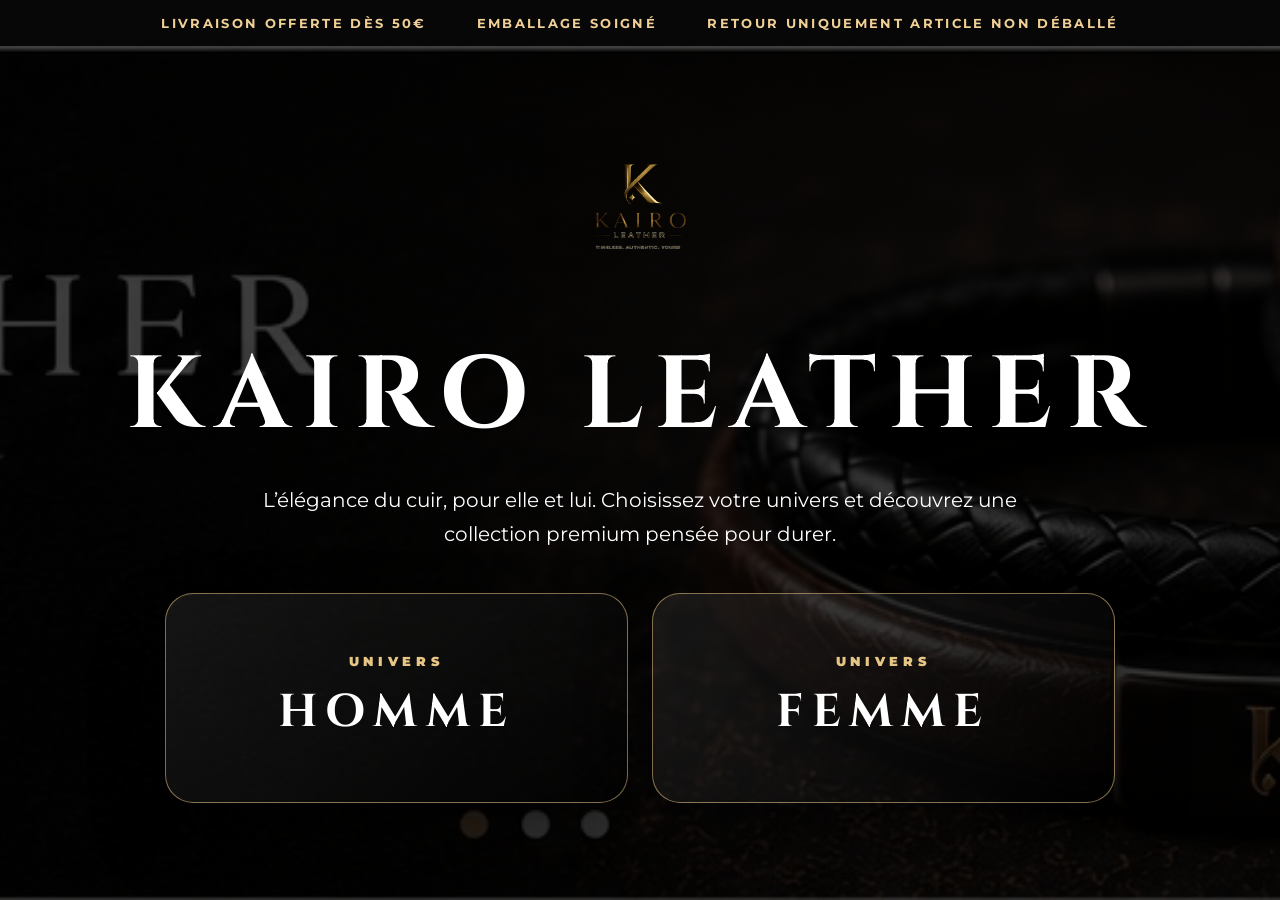
==== commit 1ff32c73: "Add files via upload" ====
--- a/index.html
+++ b/index.html
@@ -1 +1 @@
-<!doctype html><html lang="fr"><head><meta charset="utf-8"><meta name="viewport" content="width=device-width,initial-scale=1"><title>KAIRO LEATHER — Elle & Lui</title><meta name="description" content="Entrez dans l’univers KAIRO LEATHER : bracelets en cuir premium pour homme et femme."><link rel="stylesheet" href="assets/css/style.css"><meta name="theme-color" content="#0b0b0b"></head><body class="entry-body" data-universe="all"><div class="announcement"><span>Livraison offerte dès 50€</span><span>Emballage soigné</span><span>Retour uniquement article non déballé</span></div><main class="entry-main"><section class="entry-hero"><div class="entry-card"><a class="brand" href="index.html"><img src="assets/logo/logo.png" alt="KAIRO LEATHER"></a><h1>KAIRO LEATHER</h1><p>L’élégance du cuir, pour elle et lui. Choisissez votre univers et découvrez une collection premium pensée pour durer.</p><div class="universe-choices"><a class="choice homme" href="homme.html"><small>Univers</small><h2>Homme</h2><span>Entrer</span></a><a class="choice femme" href="femme.html"><small>Univers</small><h2>Femme</h2><span>Entrer</span></a></div></div></section></main></body></html>+<!doctype html><html lang="fr"><head><meta charset="utf-8"><meta name="viewport" content="width=device-width,initial-scale=1"><title>KAIRO LEATHER — Univers Homme & Femme</title><link rel="stylesheet" href="assets/css/style.css"></head><body data-universe="all"><div class="topbar"><span>Livraison offerte dès 50€</span><span>Emballage soigné</span><span>Retour uniquement article non déballé</span></div><section class="entry"><div><img class="entry-logo" src="assets/logo/logo.png" alt="KAIRO LEATHER"><h1>KAIRO LEATHER</h1><p>L’élégance du cuir, pour elle et lui. Choisissez votre univers et découvrez une collection premium pensée pour durer.</p><div class="entry-cards"><a class="entry-card" href="homme.html"><small>UNIVERS</small><b>HOMME</b></a><a class="entry-card" href="femme.html"><small>UNIVERS</small><b>FEMME</b></a></div></div></section></body></html>
--- a/assets/css/style.css
+++ b/assets/css/style.css
@@ -1,14 +1,3 @@
-:root{
-  --black:#0a0908; --black2:#15110e; --gold:#c89a5b; --gold2:#a87434; --cream:#f5efe6; --paper:#fffaf3; --line:#e7dbcd; --muted:#75695c; --text:#17120e;
-}
-*{box-sizing:border-box} html{scroll-behavior:smooth} body{margin:0;background:var(--cream);color:var(--text);font-family:"Montserrat","Avenir Next",Arial,sans-serif} a{text-decoration:none;color:inherit} button{font-family:inherit;cursor:pointer} img{max-width:100%;display:block}
-.announcement{height:36px;background:#070707;color:#f8ead6;display:flex;align-items:center;justify-content:center;gap:42px;font-size:12px;text-transform:uppercase;letter-spacing:.16em;border-bottom:1px solid #2d241c}.site-header{height:94px;background:rgba(250,246,239,.94);backdrop-filter:blur(14px);position:sticky;top:0;z-index:50;display:grid;grid-template-columns:220px 1fr 260px;align-items:center;padding:0 56px;border-bottom:1px solid var(--line);box-shadow:0 12px 35px rgba(34,22,10,.04)}.brand img{height:72px;width:auto;object-fit:contain}.main-nav{display:flex;justify-content:center;gap:42px;font-size:13px;text-transform:uppercase;letter-spacing:.14em;font-weight:700}.main-nav a{position:relative}.main-nav a:after{content:"";position:absolute;left:0;right:100%;bottom:-10px;height:1px;background:var(--gold);transition:.25s}.main-nav a:hover:after{right:0}.header-actions{display:flex;align-items:center;justify-content:flex-end;gap:12px}.icon-btn,.cart-btn,.admin-link{border:1px solid var(--line);background:#fffaf4;border-radius:999px;padding:12px 15px;font-size:12px;text-transform:uppercase;letter-spacing:.12em;font-weight:800}.cart-btn{background:#111;color:#fff;border-color:#111}.cart-btn span{display:inline-grid;place-items:center;background:var(--gold);color:#111;border-radius:50%;min-width:22px;height:22px;margin-left:8px}.admin-link{color:#6d4a25}
-.hero{min-height:680px;position:relative;display:grid;place-items:center;overflow:hidden;background:#0c0907}.hero-bg{position:absolute;inset:0;background:linear-gradient(90deg,rgba(0,0,0,.78),rgba(0,0,0,.36),rgba(0,0,0,.06)),url('../images/hero1.jpg') center/cover no-repeat;filter:saturate(.9) contrast(1.05);transform:scale(1.02)}.hero:after{content:"";position:absolute;left:56px;right:56px;bottom:42px;height:1px;background:linear-gradient(90deg,transparent,var(--gold),transparent);opacity:.8}.hero-content{position:relative;z-index:1;text-align:center;color:#fff;width:min(900px,90vw);padding-top:40px}.kicker{font-size:13px;letter-spacing:.32em;color:#e5c18f;text-transform:uppercase;font-weight:800;margin:0 0 20px}.hero h1{font-family:Georgia,"Times New Roman",serif;font-size:clamp(58px,8vw,118px);font-weight:500;letter-spacing:.08em;line-height:.86;margin:0;color:#fff7ea;text-shadow:0 10px 40px rgba(0,0,0,.45)}.hero h2{font-family:Georgia,"Times New Roman",serif;font-size:clamp(27px,3vw,48px);font-weight:400;line-height:1.12;margin:24px 0 14px;color:#f5dcc0}.hero p{font-size:18px;line-height:1.75;color:#f7eadc;max-width:720px;margin:0 auto}.hero-actions{display:flex;gap:14px;justify-content:center;margin-top:34px;flex-wrap:wrap}.primary,.secondary{display:inline-flex;align-items:center;justify-content:center;border-radius:999px;padding:16px 27px;text-transform:uppercase;letter-spacing:.13em;font-size:12px;font-weight:900}.primary{background:linear-gradient(135deg,var(--gold),#e0bc84);color:#17100a;box-shadow:0 18px 40px rgba(0,0,0,.35)}.secondary{border:1px solid rgba(255,255,255,.45);color:#fff;background:rgba(255,255,255,.08)}
-.trust-row{max-width:1180px;margin:-42px auto 0;position:relative;z-index:5;display:grid;grid-template-columns:repeat(4,1fr);gap:14px;padding:0 22px}.trust-row article{background:#fffaf4;border:1px solid var(--line);border-radius:22px;padding:22px;text-align:center;box-shadow:0 18px 45px rgba(73,45,20,.09)}.trust-row span{font-size:24px;color:var(--gold2)}.trust-row b{display:block;margin:10px 0 6px;text-transform:uppercase;letter-spacing:.11em;font-size:12px}.trust-row small{color:var(--muted);line-height:1.55}.notice{max-width:1080px;margin:38px auto 0;background:#111;color:#f6eadb;border-radius:20px;padding:18px 26px;text-align:center;letter-spacing:.02em;box-shadow:0 16px 35px rgba(0,0,0,.13)}.notice b{color:#e2bc83}
-.collection{max-width:1220px;margin:auto;padding:78px 24px}.section-title{text-align:center;position:relative;margin-bottom:34px}.section-title p{color:var(--gold2);text-transform:uppercase;letter-spacing:.25em;font-size:12px;font-weight:900;margin:0 0 10px}.section-title h2{font-family:Georgia,"Times New Roman",serif;font-size:44px;font-weight:400;margin:0}.section-title button{position:absolute;right:0;top:10px;border:1px solid var(--line);background:#fffaf4;border-radius:999px;padding:12px 20px;text-transform:uppercase;letter-spacing:.12em;font-size:11px;font-weight:900}.product-grid{display:grid;grid-template-columns:repeat(3,1fr);gap:24px}.card{background:#fffaf4;border:1px solid var(--line);border-radius:26px;overflow:hidden;position:relative;box-shadow:0 20px 45px rgba(72,43,19,.08);transition:.22s}.card:hover{transform:translateY(-5px);box-shadow:0 28px 60px rgba(72,43,19,.13)}.badge{position:absolute;top:18px;left:18px;z-index:3;background:#e6bd7d;color:#15100b;border-radius:999px;padding:8px 12px;text-transform:uppercase;letter-spacing:.1em;font-size:10px;font-weight:900}.badge.black{background:#15100b;color:#fff}.pimg{height:265px;background:linear-gradient(135deg,#e9dfd1,#f8f0e6);display:grid;place-items:center;overflow:hidden}.pimg img{width:100%;height:100%;object-fit:cover;transition:.4s}.card:hover .pimg img{transform:scale(1.04)}.card-body{padding:24px}.card h3{font-family:Georgia,"Times New Roman",serif;font-size:25px;letter-spacing:.09em;margin:0 0 8px}.card p{color:var(--muted);line-height:1.55;min-height:48px}.price{font-size:22px;font-weight:900;color:#19110b}.stars{font-size:12px;color:#c08d49;margin:10px 0}.colors{display:flex;gap:6px;margin:13px 0}.colors i{width:14px;height:14px;border-radius:50%;background:#2a1710;border:1px solid #fff;box-shadow:0 0 0 1px var(--line)}.colors i:nth-child(2){background:#74421f}.colors i:nth-child(3){background:#b0783d}.colors i:nth-child(4){background:#111}.colors i:nth-child(5){background:#d7b37a}.btn-add{width:100%;border:0;border-radius:999px;background:#111;color:#fff;padding:14px 18px;text-transform:uppercase;letter-spacing:.12em;font-size:12px;font-weight:900;margin-top:6px}.split-section{max-width:1180px;margin:20px auto;padding:70px 24px;display:grid;grid-template-columns:1fr 1fr;gap:60px;border-top:1px solid var(--line);border-bottom:1px solid var(--line)}.split-section h2,.care h2,.faq h2{font-family:Georgia,"Times New Roman",serif;font-size:42px;font-weight:400;margin:0}.split-section p:last-child{font-size:18px;line-height:1.8;color:var(--muted)}.dark{color:var(--gold2)}.care,.faq{max-width:1180px;margin:auto;padding:60px 24px}.care-grid{display:grid;grid-template-columns:repeat(3,1fr);gap:18px;margin-top:24px}.care article,.faq details{background:#fffaf4;border:1px solid var(--line);border-radius:20px;padding:24px}.care p,.faq p{color:var(--muted);line-height:1.65}.faq details{margin:12px 0}.faq summary{font-weight:900;cursor:pointer}.cart-panel{position:fixed;right:-430px;top:0;width:420px;max-width:94vw;height:100vh;background:#fffaf4;z-index:100;padding:22px;box-shadow:-30px 0 70px rgba(0,0,0,.28);transition:.28s;display:flex;flex-direction:column}.cart-panel.open{right:0}.cart-head{display:flex;align-items:center;justify-content:space-between;border-bottom:1px solid var(--line);padding-bottom:14px}.cart-head h3{font-family:Georgia,"Times New Roman",serif;font-size:30px;margin:0}.cart-head button{border:0;background:#111;color:#fff;border-radius:50%;width:34px;height:34px;font-size:22px}.cart-items{flex:1;overflow:auto;padding:18px 0}.cart-item{display:grid;grid-template-columns:1fr auto;gap:10px;padding:14px 0;border-bottom:1px solid var(--line)}.cart-controls{display:flex;gap:6px;align-items:center;margin-top:9px}.cart-controls button,.cart-controls input{border:1px solid var(--line);background:#fff;border-radius:8px;padding:7px 9px}.cart-controls input{width:42px;text-align:center}.remove-item{color:#9a2d20}.cart-total{display:flex;justify-content:space-between;font-size:24px;font-weight:900;border-top:1px solid var(--line);padding-top:16px}.pay{margin-top:14px;border:0;border-radius:999px;background:#111;color:#fff;padding:16px;text-transform:uppercase;letter-spacing:.14em;font-weight:900}.stripe-note{display:block;text-align:center;color:var(--muted);margin-top:10px}.footer{background:#0b0b0b;color:#f6eadb;padding:48px 56px;display:grid;grid-template-columns:2fr 1fr 1fr 1fr;gap:30px}.footer b{color:#e2bc83}.footer p{color:#bfb0a0;line-height:1.55}
-@media(max-width:940px){.announcement{gap:12px;font-size:9px}.site-header{grid-template-columns:1fr auto;height:auto;padding:12px 18px}.brand img{height:56px}.main-nav{grid-column:1/-1;order:3;gap:18px;justify-content:flex-start;overflow:auto;padding-top:12px}.header-actions{gap:6px}.icon-btn,.cart-btn,.admin-link{font-size:10px;padding:10px}.hero{min-height:570px}.trust-row{grid-template-columns:1fr 1fr}.product-grid{grid-template-columns:1fr 1fr}.section-title button{position:static;margin-top:18px}.split-section{grid-template-columns:1fr}.care-grid{grid-template-columns:1fr}.footer{grid-template-columns:1fr 1fr;padding:36px 24px}}
-@media(max-width:620px){.announcement span:nth-child(2),.announcement span:nth-child(3){display:none}.site-header{grid-template-columns:1fr}.header-actions{justify-content:space-between;margin-top:10px}.hero h1{font-size:48px}.hero h2{font-size:27px}.hero p{font-size:15px}.trust-row,.product-grid{grid-template-columns:1fr}.section-title h2{font-size:34px}.pimg{height:240px}.footer{grid-template-columns:1fr}.cart-panel{width:100%}}
-
-/* Univers Homme / Femme */
-.entry-body{min-height:100vh;background:#080706;color:#fff;overflow-x:hidden}.entry-main{min-height:100vh;display:grid;grid-template-rows:auto 1fr}.entry-hero{position:relative;min-height:calc(100vh - 36px);display:grid;place-items:center;padding:60px 24px;background:linear-gradient(90deg,rgba(0,0,0,.88),rgba(0,0,0,.45),rgba(0,0,0,.12)),url('../images/hero1.jpg') center/cover no-repeat}.entry-card{width:min(1080px,94vw);text-align:center}.entry-card .brand img{height:112px;margin:0 auto 18px}.entry-card h1{font-family:Georgia,'Times New Roman',serif;font-size:clamp(48px,8vw,112px);font-weight:400;letter-spacing:.09em;margin:0;color:#fff5e8}.entry-card p{font-size:18px;line-height:1.8;color:#f3dec5;max-width:720px;margin:18px auto 34px}.universe-choices{display:grid;grid-template-columns:1fr 1fr;gap:22px}.choice{min-height:310px;border:1px solid rgba(232,196,142,.36);border-radius:32px;padding:32px;display:flex;flex-direction:column;justify-content:flex-end;text-align:left;overflow:hidden;position:relative;background:#1a120d;box-shadow:0 30px 80px rgba(0,0,0,.35)}.choice:before{content:'';position:absolute;inset:0;background:linear-gradient(180deg,transparent,rgba(0,0,0,.74)),var(--choice-img) center/cover no-repeat;transition:.5s}.choice:hover:before{transform:scale(1.06)}.choice>*{position:relative;z-index:1}.choice small{color:#e4bd82;letter-spacing:.28em;text-transform:uppercase;font-weight:900}.choice h2{font-family:Georgia,'Times New Roman',serif;font-size:46px;font-weight:400;margin:8px 0 10px}.choice span{width:max-content;border-radius:999px;background:#e1b779;color:#15100b;padding:13px 20px;text-transform:uppercase;letter-spacing:.13em;font-size:12px;font-weight:900}.choice.femme{--choice-img:url('../images/hero2.jpg')}.choice.homme{--choice-img:url('../images/hero1.jpg')}body[data-universe='femme']{--cream:#fbf7f1;--paper:#fffdf8;--gold:#d4ad73;--gold2:#b98b50;--black:#120f0c}.hero.femme .hero-bg{background:linear-gradient(90deg,rgba(255,250,242,.62),rgba(0,0,0,.18),rgba(0,0,0,.02)),url('../images/hero2.jpg') center/cover no-repeat}.hero.femme .hero-content{text-align:left;margin-left:min(8vw,80px);width:min(780px,86vw)}.hero.femme h1,.hero.femme h2{color:#2b1c12;text-shadow:none}.hero.femme p{color:#4d3b2b;margin-left:0}.hero.femme .kicker{color:#9a6834}.hero.femme .secondary{border-color:rgba(30,20,12,.25);color:#2b1c12;background:rgba(255,255,255,.45)}.universe-switch{display:inline-flex;gap:8px;border:1px solid var(--line);background:#fffaf4;border-radius:999px;padding:5px}.universe-switch a{border-radius:999px;padding:9px 13px;font-size:11px;text-transform:uppercase;letter-spacing:.11em;font-weight:900}.universe-switch a.active{background:#111;color:#fff}.cart-item small{display:block;color:var(--gold2);font-size:11px;text-transform:uppercase;letter-spacing:.12em;margin-top:3px}
-@media(max-width:760px){.universe-choices{grid-template-columns:1fr}.entry-card .brand img{height:82px}.choice{min-height:250px}.hero.femme .hero-content{text-align:center;margin-left:0}.hero.femme p{margin-left:auto}}
+@import url('https://fonts.googleapis.com/css2?family=Cinzel:wght@500;600;700;800&family=Montserrat:wght@400;500;600;700;800;900&display=swap');
+:root{--black:#080808;--soft:#f6f0e7;--cream:#fbf7ef;--gold:#c79245;--gold2:#e7c685;--brown:#5a341f;--silver:#d9d9d9;--text:#121212;--muted:#6c5a48;--line:#e4d8c9;--shadow:0 22px 55px rgba(54,34,18,.14)}
+*{box-sizing:border-box}html{scroll-behavior:smooth}body{margin:0;background:var(--cream);color:var(--text);font-family:Montserrat,Arial,sans-serif}a{text-decoration:none;color:inherit}button,input,textarea,select{font-family:inherit}.topbar{height:46px;background:#070707;color:#f1d097;display:flex;align-items:center;justify-content:center;gap:50px;font-size:13px;font-weight:700;letter-spacing:.18em;text-transform:uppercase}.topbar span{white-space:nowrap}.site-header{height:176px;background:linear-gradient(90deg,#fdfaf5,#f4ecdf);border-bottom:1px solid var(--line);display:grid;grid-template-columns:270px 1fr 360px;align-items:center;padding:0 72px;position:sticky;top:0;z-index:50;box-shadow:0 4px 16px rgba(0,0,0,.04)}.brand img{width:185px;max-height:142px;object-fit:contain;display:block}.nav{display:flex;justify-content:center;gap:46px;align-items:center}.nav a{font-size:14px;font-weight:900;letter-spacing:.22em;text-transform:uppercase}.actions{display:flex;align-items:center;justify-content:flex-end;gap:14px}.pill-switch{display:flex;gap:0;border:1px solid var(--line);border-radius:999px;padding:6px;background:#fff8ee}.pill-switch a{padding:12px 19px;border-radius:999px;font-size:13px;font-weight:900;letter-spacing:.12em;text-transform:uppercase}.pill-switch a.active{background:#070707;color:#fff}.cart-btn,.admin-btn{border:none;background:#090909;color:#fff;border-radius:30px;padding:17px 25px;font-weight:900;letter-spacing:.12em;text-transform:uppercase;cursor:pointer}.cart-count{display:inline-grid;place-items:center;background:#d6a15d;color:#111;width:25px;height:25px;border-radius:50%;margin-left:7px}.admin-btn{background:#fff8ef;color:#6a4326;border:1px solid #e3d2bd}.hero{min-height:560px;background-image:linear-gradient(90deg,rgba(0,0,0,.94),rgba(0,0,0,.52),rgba(0,0,0,.18)),url('../images/hero1.jpg');background-size:cover;background-position:center;display:flex;align-items:center;justify-content:center;text-align:center;color:#fff;position:relative;overflow:hidden}.hero::before{content:"";position:absolute;inset:0;background:radial-gradient(circle at 50% 50%,rgba(199,146,69,.12),transparent 50%)}.hero-content{position:relative;z-index:1;max-width:980px;padding:40px}.hero-logo{width:150px;margin:0 auto 28px;display:block;filter:drop-shadow(0 16px 30px rgba(0,0,0,.8))}.eyebrow{color:#e4bc74;font-weight:900;letter-spacing:.38em;text-transform:uppercase;margin-bottom:12px}.hero h1{font-family:Cinzel,serif;font-size:clamp(60px,9vw,130px);line-height:.9;margin:0 0 22px;letter-spacing:.08em;color:#fff8ee;text-shadow:0 12px 40px rgba(0,0,0,.8)}.hero h2{font-family:Cinzel,serif;font-size:clamp(28px,4vw,54px);margin:0 0 20px;color:#f5dfbf}.hero p{font-size:18px;line-height:1.75;max-width:790px;margin:0 auto 34px}.btn{display:inline-flex;align-items:center;justify-content:center;border-radius:4px;border:1px solid var(--gold);background:#0b0b0b;color:#f7d49a;padding:17px 32px;font-weight:900;letter-spacing:.14em;text-transform:uppercase;cursor:pointer}.btn.light{background:#fff;color:#111;border-color:var(--line)}.entry{min-height:calc(100vh - 46px);background-image:linear-gradient(rgba(0,0,0,.75),rgba(0,0,0,.78)),url('../images/hero1.jpg');background-size:cover;background-position:center;display:flex;align-items:center;justify-content:center;color:white;text-align:center;padding:40px}.entry-logo{width:210px;margin:0 auto 40px}.entry h1{font-family:Cinzel,serif;font-size:clamp(56px,8vw,118px);letter-spacing:.12em;margin:0 0 18px}.entry p{font-size:20px;max-width:820px;margin:0 auto 42px;line-height:1.7}.entry-cards{display:grid;grid-template-columns:1fr 1fr;gap:24px;max-width:950px;margin:auto}.entry-card{min-height:210px;border:1px solid rgba(231,198,133,.55);border-radius:28px;background:linear-gradient(135deg,rgba(255,255,255,.08),rgba(0,0,0,.52));display:flex;flex-direction:column;justify-content:center;align-items:center;box-shadow:0 35px 70px rgba(0,0,0,.45);transition:.22s}.entry-card:hover{transform:translateY(-5px);border-color:var(--gold2)}.entry-card small{color:var(--gold2);letter-spacing:.35em;font-weight:900}.entry-card b{font-family:Cinzel,serif;font-size:46px;letter-spacing:.18em;margin-top:12px}.info-row{display:grid;grid-template-columns:repeat(4,1fr);background:#fffaf2;border-bottom:1px solid var(--line);border-top:1px solid var(--line)}.info{display:flex;gap:18px;align-items:center;justify-content:center;padding:26px 22px;border-right:1px solid var(--line)}.info:last-child{border-right:0}.info-icon{font-size:30px;color:#7a4a27}.info b{display:block;font-size:14px;letter-spacing:.09em;text-transform:uppercase}.info small{color:#6b5848}.notice{max-width:1120px;margin:44px auto 80px;background:#0b0b0b;color:#fff;border-radius:22px;padding:22px 34px;text-align:center;font-weight:700;box-shadow:var(--shadow)}.notice b{color:#f0c779}.section{max-width:1220px;margin:0 auto;padding:0 26px 90px}.section-head{text-align:center;margin-bottom:38px;position:relative}.section-head .kicker{color:var(--gold);font-weight:900;letter-spacing:.36em;text-transform:uppercase}.section-head h2{font-family:Cinzel,serif;font-size:clamp(38px,5vw,62px);line-height:1.05;margin:14px 0 8px}.section-head p{color:var(--muted)}.view-all{position:absolute;right:0;top:22px;border:1px solid var(--line);background:#fff8ef;border-radius:999px;padding:16px 30px;font-weight:900;letter-spacing:.12em;text-transform:uppercase;cursor:pointer}.grid{display:grid;grid-template-columns:repeat(3,1fr);gap:28px}.product-card{background:#fff;border:1px solid var(--line);border-radius:26px;overflow:hidden;box-shadow:0 18px 45px rgba(77,50,27,.12);position:relative}.badge{position:absolute;z-index:3;top:22px;left:22px;background:linear-gradient(90deg,#e5b65e,#f4d083);color:#111;border-radius:16px;padding:12px 18px;font-weight:900;letter-spacing:.12em;font-size:12px}.badge.black{background:#0a0a0a;color:#fff}.p-img{height:310px;background:#fff;display:flex;align-items:center;justify-content:center;padding:26px}.p-img img{width:100%;height:100%;object-fit:contain;transition:.25s}.product-card:hover .p-img img{transform:scale(1.035)}.p-body{text-align:center;padding:0 28px 30px}.p-body h3{font-family:Cinzel,serif;color:#9b6a37;font-size:27px;letter-spacing:.08em;margin:10px 0}.p-body p{min-height:44px;color:#5e5148;line-height:1.45}.price{font-size:24px;font-weight:800;margin:12px 0}.stars{font-size:19px;color:#a66d2f;margin-bottom:14px}.stars small{font-size:14px;color:#7c6c5c}.swatches{display:flex;justify-content:center;gap:10px;margin:13px 0 12px}.swatch{width:26px;height:26px;border-radius:50%;border:2px solid transparent;box-shadow:inset 0 0 0 1px #0002;cursor:pointer}.swatch.selected{border-color:var(--gold);outline:2px solid #f0d6aa;transform:scale(1.14)}.selected-color{font-size:13px;color:#8a6d49;font-weight:700;margin-bottom:14px}.add-btn{width:100%;border:none;background:#0a0a0a;color:#fff;border-radius:15px;padding:15px;font-weight:900;letter-spacing:.12em;text-transform:uppercase;cursor:pointer}.page-femme .hero h1{color:var(--silver)}.page-femme .eyebrow,.page-femme .hero h2{color:#e7c685}.page-femme .hero p{color:#f4f4f4}.page-femme .section-head .kicker{color:#c7a363}.page-femme .p-body h3{color:#b9995c}.cart-panel{position:fixed;top:0;right:-440px;width:420px;max-width:94vw;height:100vh;background:#fff;z-index:1000;box-shadow:-30px 0 80px rgba(0,0,0,.28);transition:.25s;padding:24px;display:flex;flex-direction:column}.cart-panel.open{right:0}.cart-head{display:flex;justify-content:space-between;align-items:center;border-bottom:1px solid var(--line);padding-bottom:14px}.cart-head h3{font-family:Cinzel,serif;font-size:30px;margin:0}.close{border:none;background:#111;color:#fff;border-radius:50%;width:38px;height:38px;font-size:24px}.cart-items{flex:1;overflow:auto;padding:20px 0}.cart-item{display:grid;grid-template-columns:1fr auto;gap:12px;padding:16px 0;border-bottom:1px solid var(--line)}.qty{display:flex;gap:8px;align-items:center;margin-top:8px}.qty button{width:28px;height:28px;border:1px solid var(--line);background:#fff;border-radius:50%}.remove{border:none;background:transparent;color:#a33;font-weight:800}.total{font-size:27px;font-weight:900;margin:16px 0}.checkout{width:100%;border:none;background:#111;color:#fff;border-radius:15px;padding:17px;font-weight:900}.admin-modal{position:fixed;inset:0;background:rgba(0,0,0,.68);z-index:1100;display:none;align-items:center;justify-content:center;padding:20px}.admin-modal.open{display:flex}.admin-box{background:#fff;border-radius:24px;max-width:880px;width:100%;padding:28px;max-height:88vh;overflow:auto}.admin-box h2{font-family:Cinzel,serif;margin-top:0}.admin-grid{display:grid;grid-template-columns:repeat(2,1fr);gap:12px}.admin-grid input,.admin-grid select,.admin-grid textarea{border:1px solid var(--line);border-radius:12px;padding:13px;width:100%}.admin-actions{display:flex;gap:10px;justify-content:flex-end;margin-top:16px}.admin-table{width:100%;border-collapse:collapse;margin-top:20px;font-size:14px}.admin-table th,.admin-table td{border-bottom:1px solid var(--line);padding:10px;text-align:left}.footer{background:#090909;color:#fff;display:grid;grid-template-columns:repeat(4,1fr);gap:20px;padding:34px 80px}.footer div{display:flex;gap:15px;align-items:center}.footer span{font-size:30px;color:#c79245}.footer b{display:block;color:#c79245;text-transform:uppercase;letter-spacing:.08em}.footer small{color:#eee}@media(max-width:1050px){.site-header{height:auto;grid-template-columns:1fr;padding:22px;gap:20px}.brand{display:flex;justify-content:center}.brand img{width:160px}.nav{flex-wrap:wrap;gap:22px}.actions{justify-content:center;flex-wrap:wrap}.grid{grid-template-columns:repeat(2,1fr)}.info-row{grid-template-columns:repeat(2,1fr)}.view-all{position:static;margin-top:15px}.footer{grid-template-columns:1fr 1fr;padding:30px}}@media(max-width:680px){.topbar{height:auto;flex-direction:column;gap:6px;padding:12px;font-size:11px}.entry-cards,.grid{grid-template-columns:1fr}.hero{min-height:520px}.hero-logo{width:120px}.hero h1{font-size:54px}.hero h2{font-size:28px}.info-row{grid-template-columns:1fr}.site-header{position:relative}.nav a{font-size:12px}.footer{grid-template-columns:1fr}.p-img{height:260px}}
